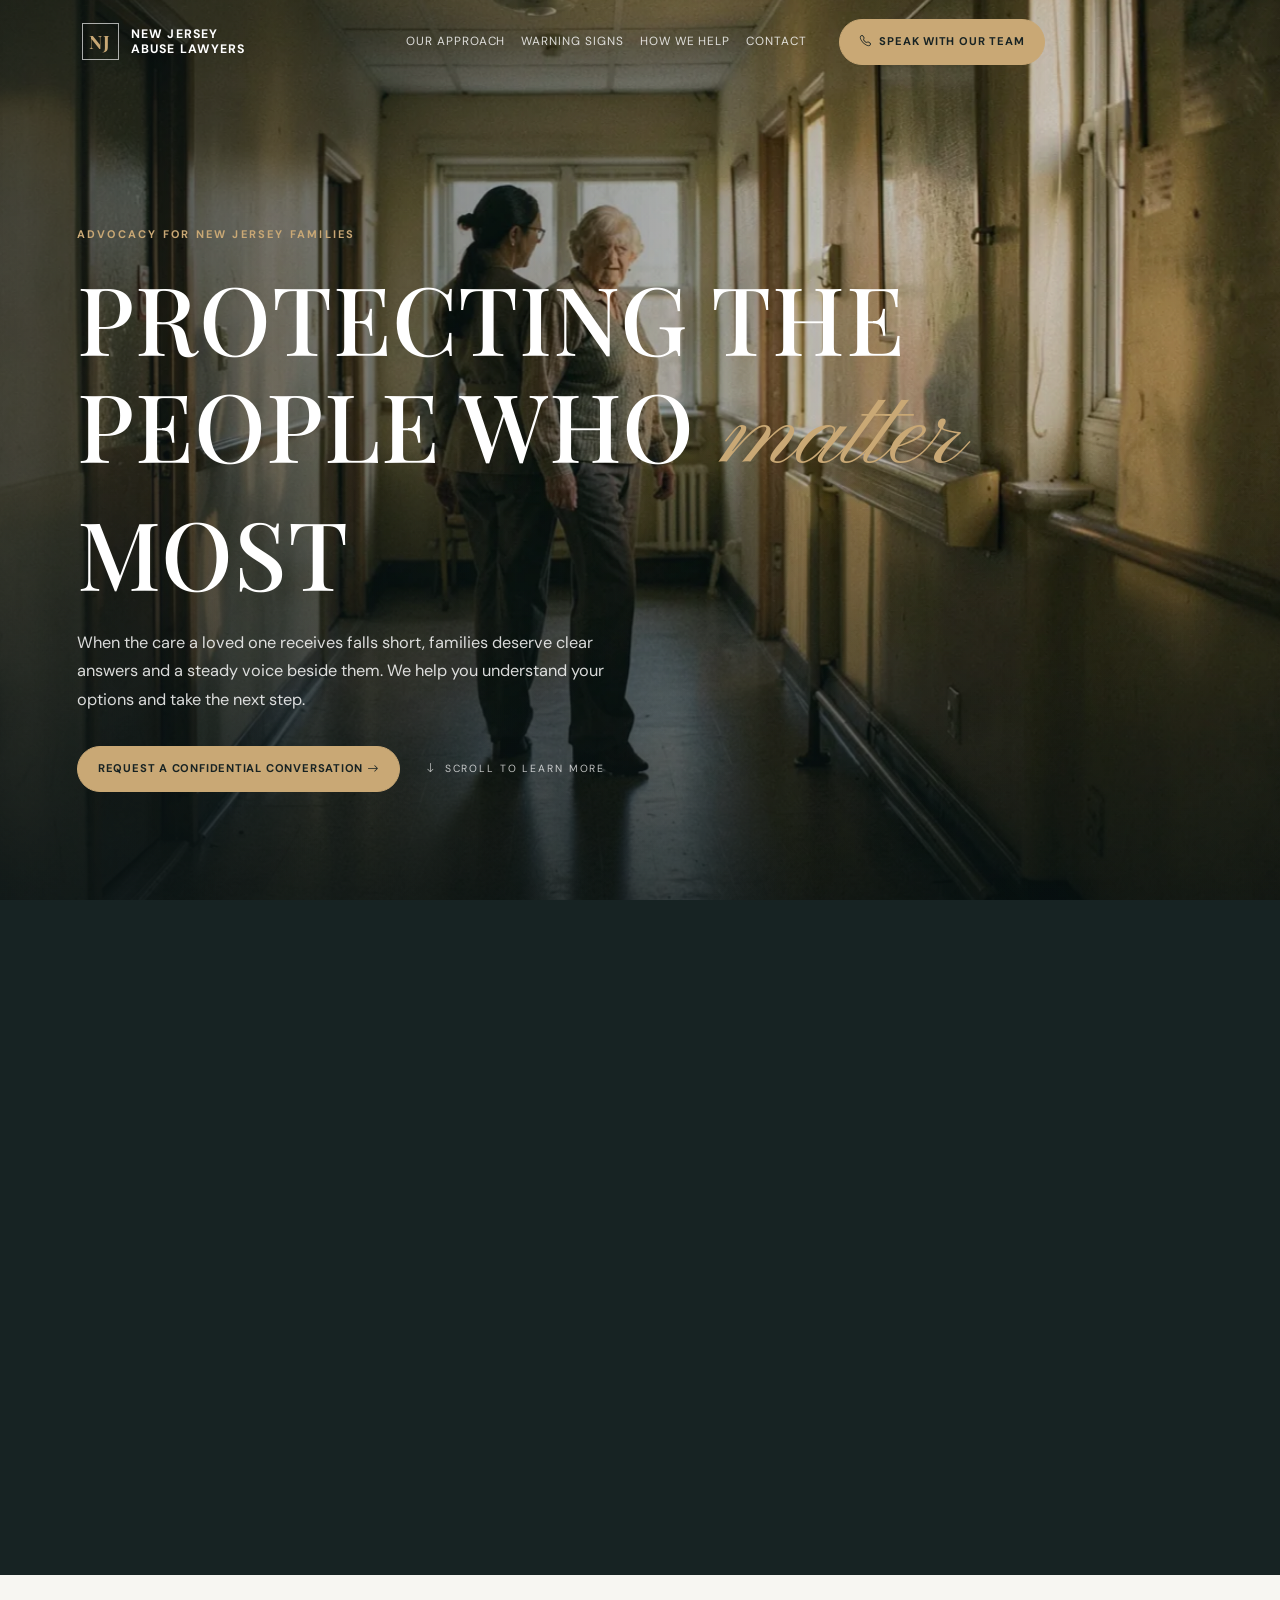
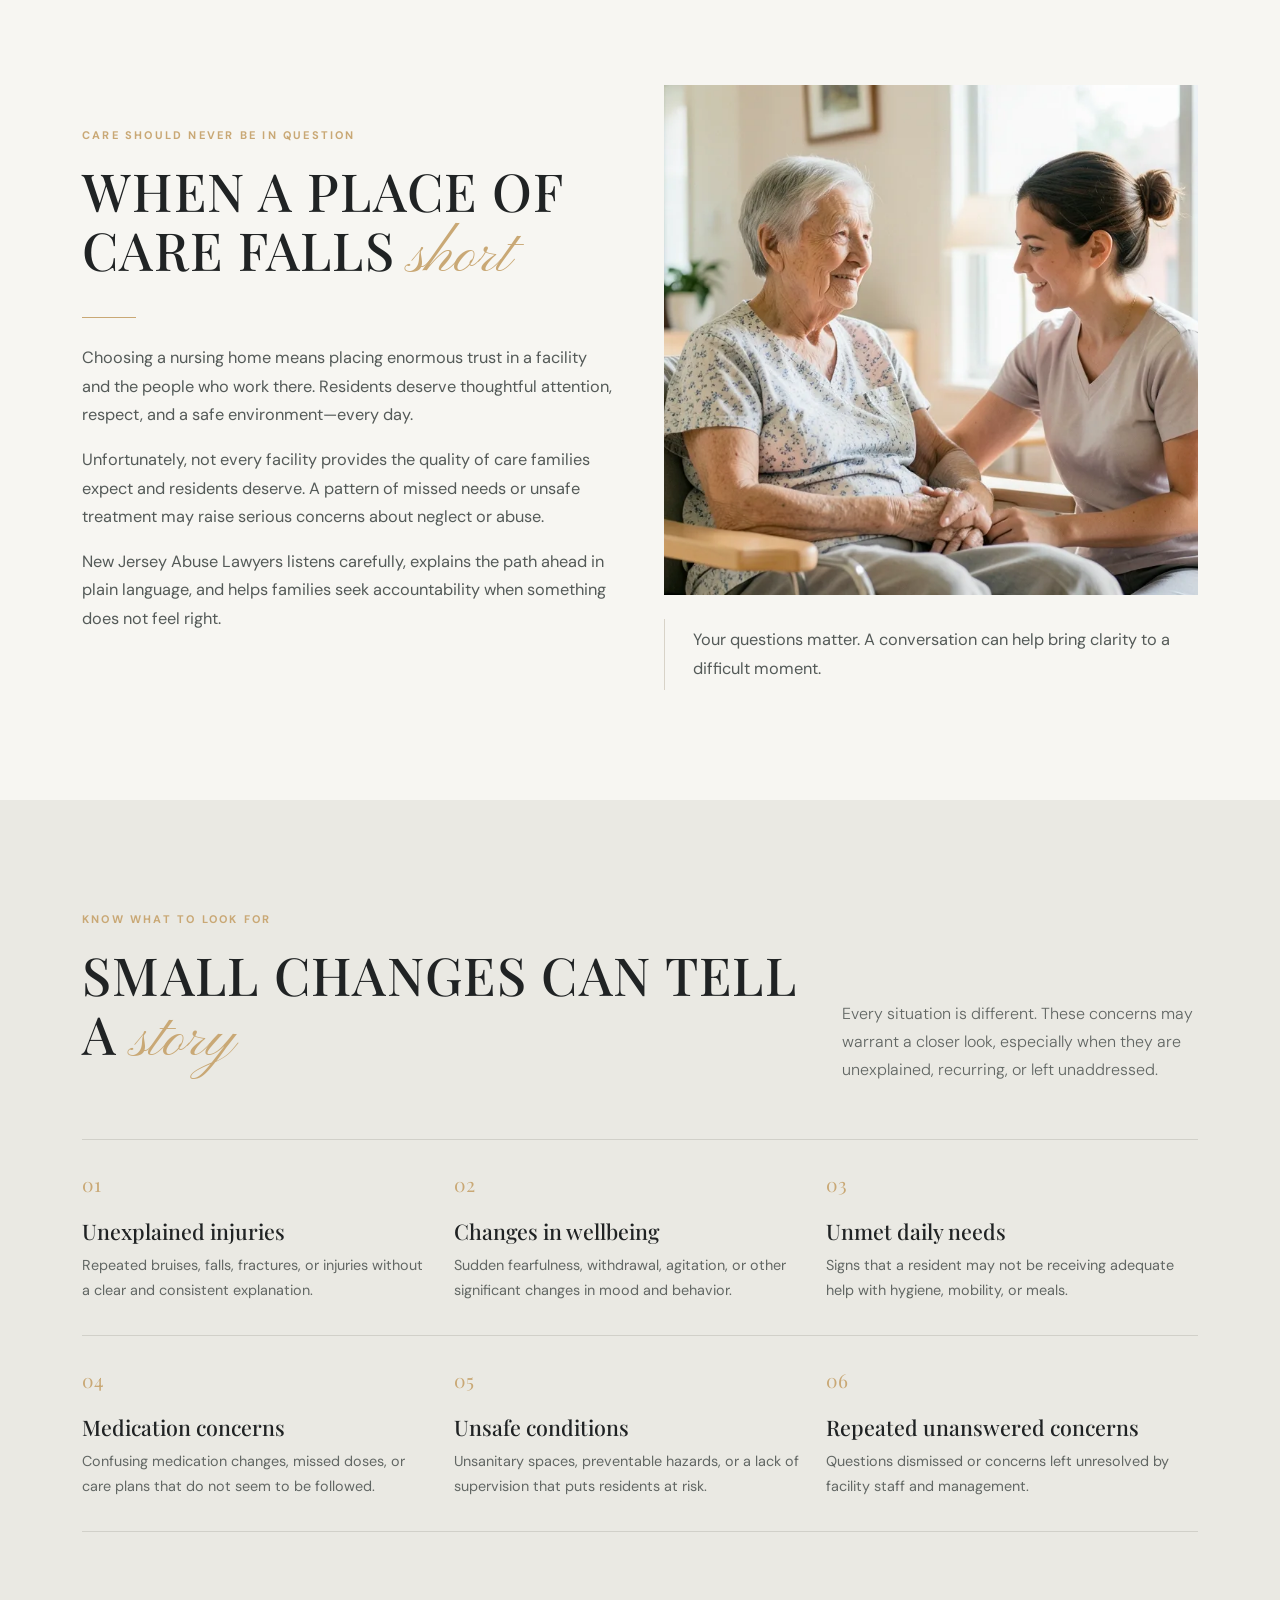
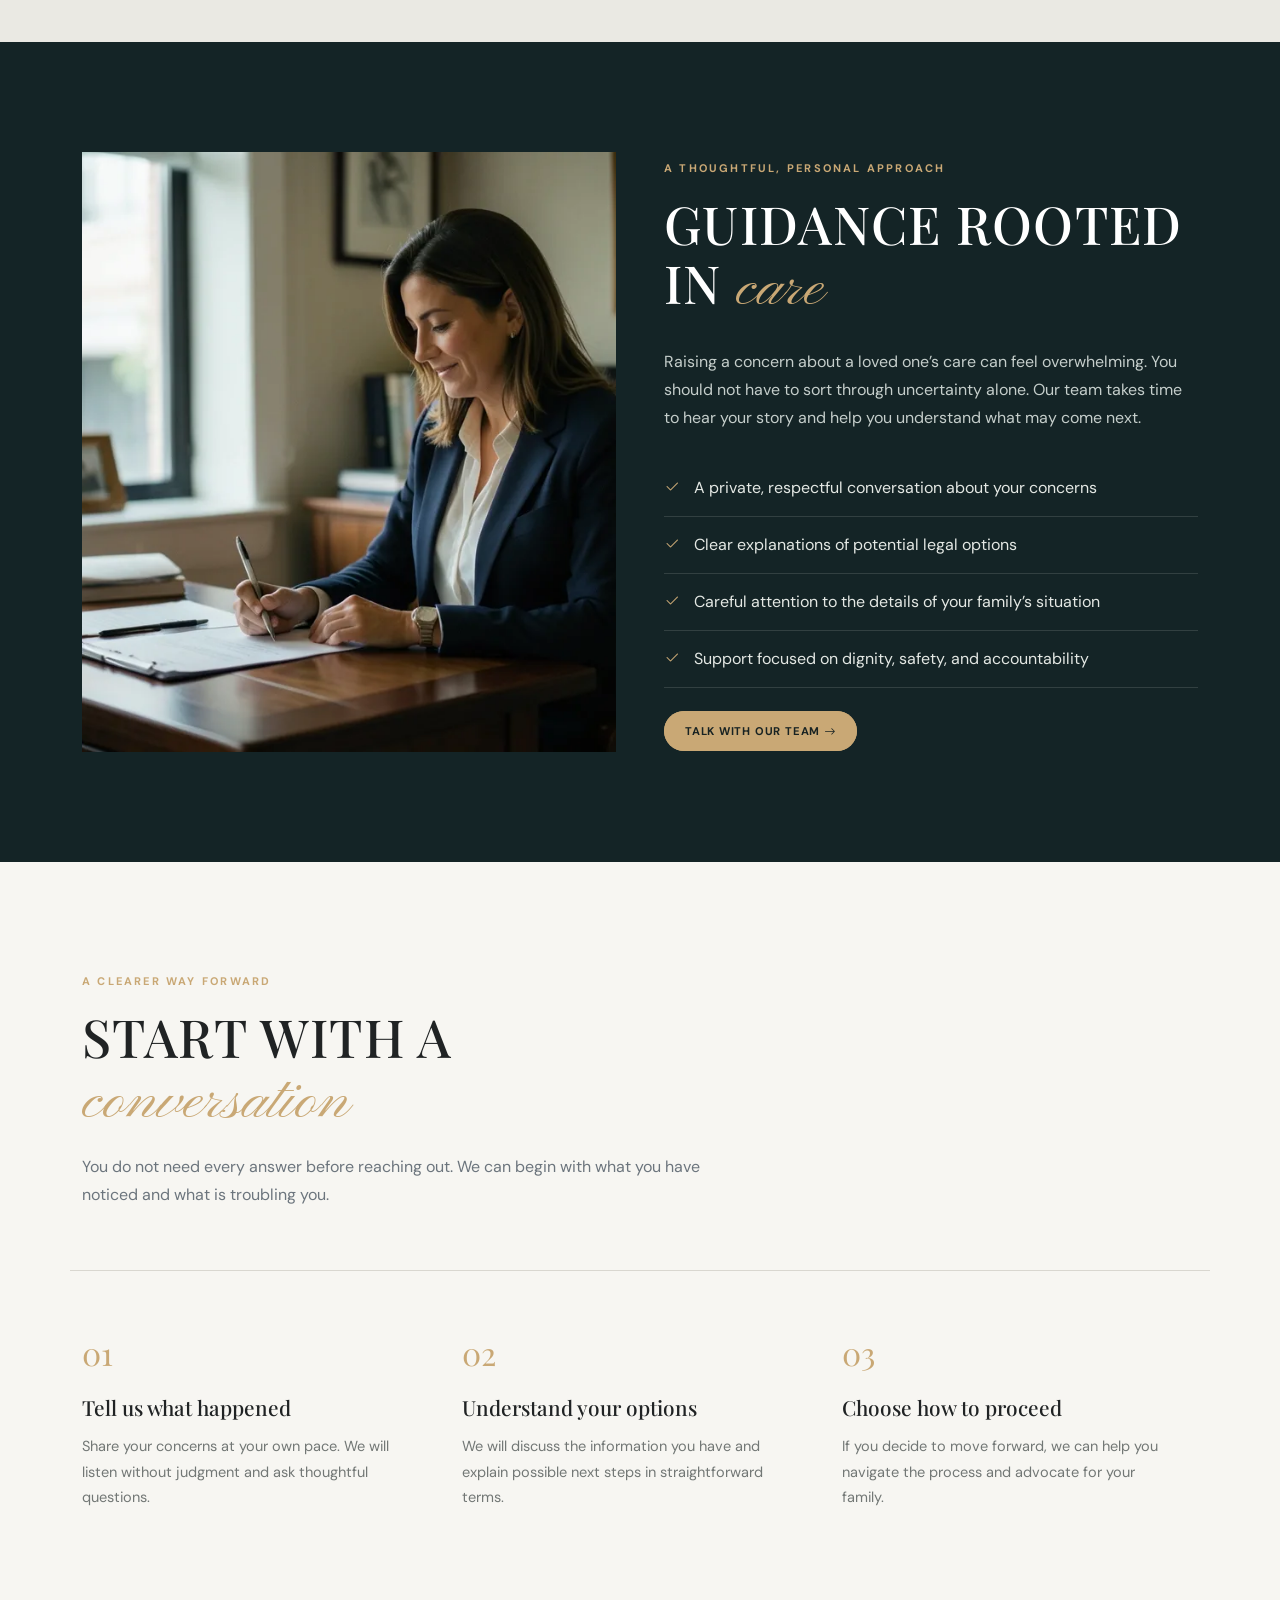
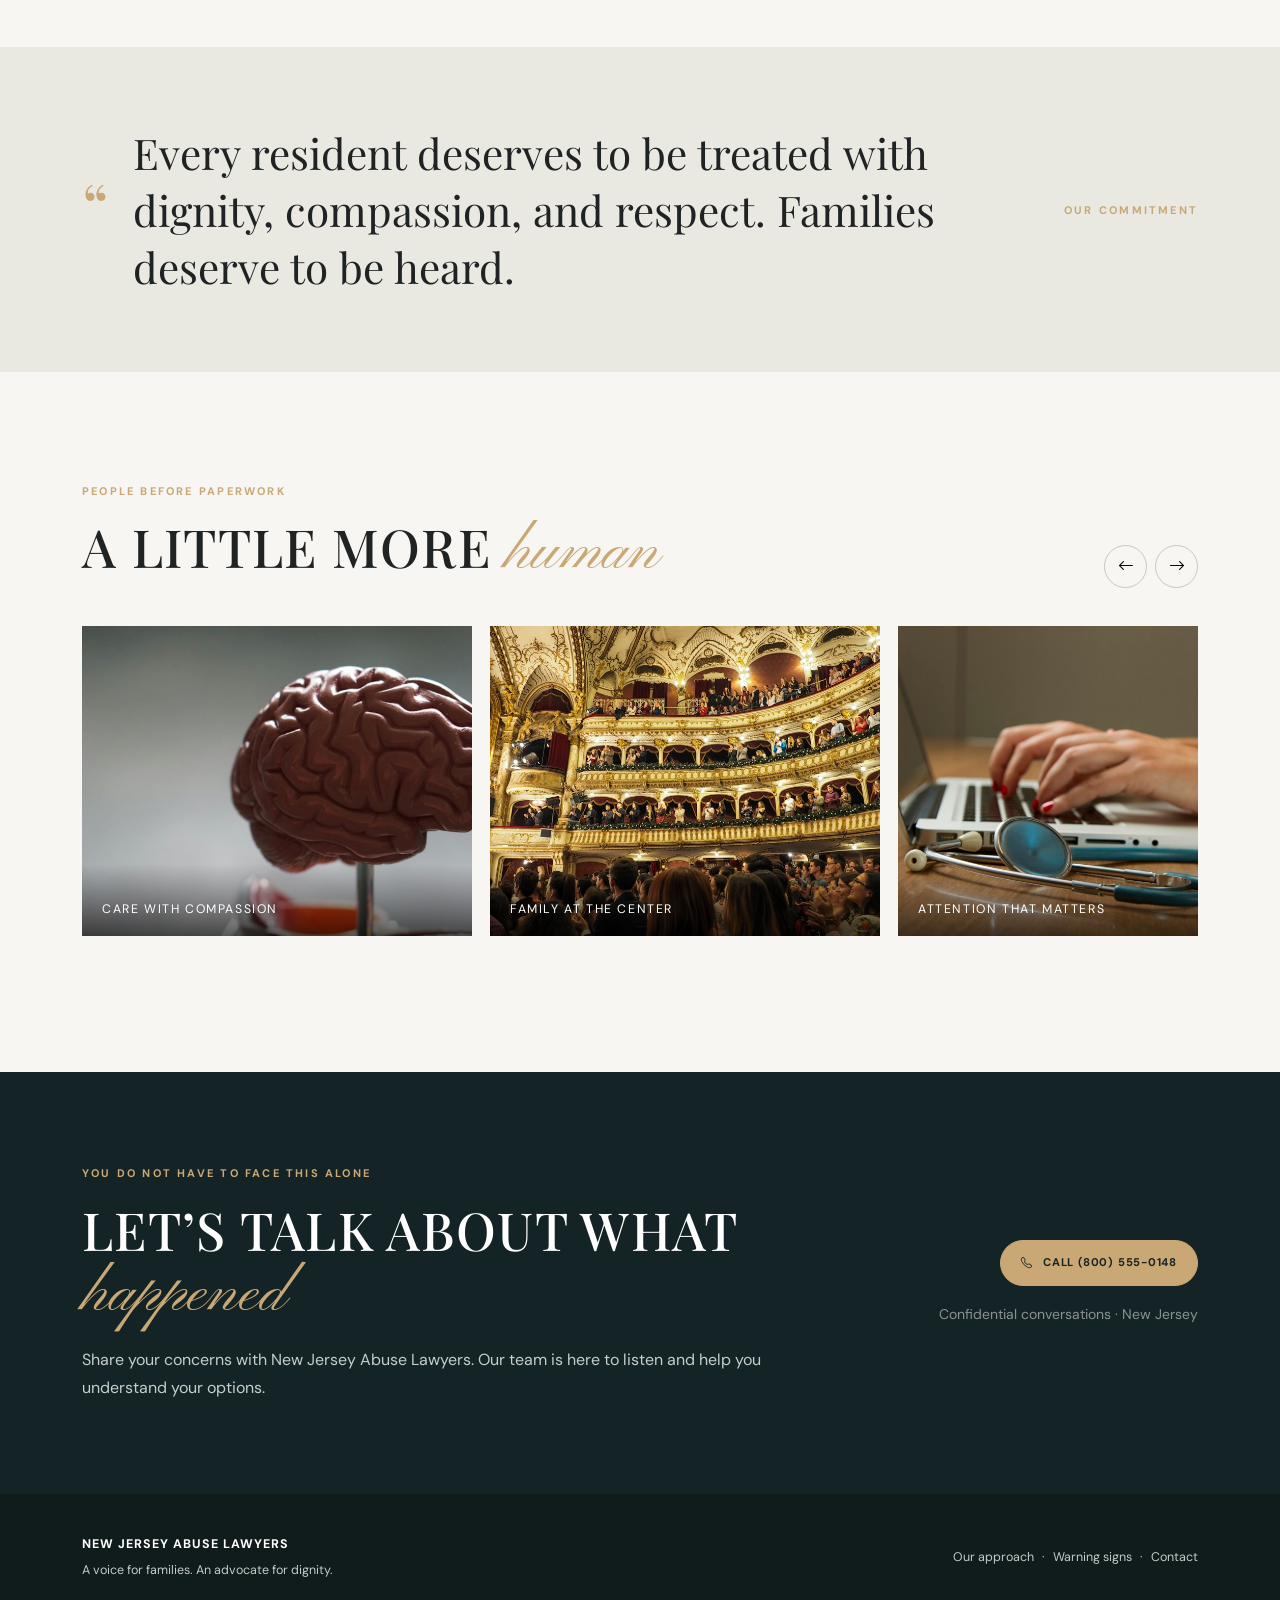
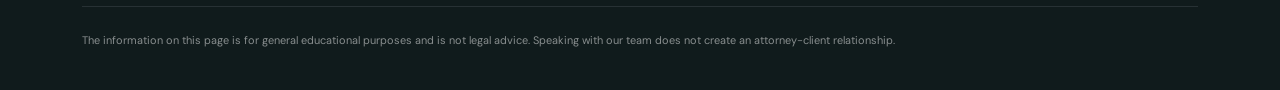
==== index.html @ c46cd080 "Add files via upload" ====
<!doctype html>
<html lang="en">
<head>
  <meta charset="utf-8">
  <meta name="viewport" content="width=device-width, initial-scale=1">
  <meta name="description" content="Compassionate legal guidance for New Jersey families concerned about nursing home abuse and neglect.">
  <title>New Jersey Abuse Lawyers | Nursing Home Abuse & Neglect</title>
  <link href="https://cdn.jsdelivr.net/npm/bootstrap@5.3.3/dist/css/bootstrap.min.css" rel="stylesheet">
  <link href="https://cdn.jsdelivr.net/npm/bootstrap-icons@1.11.3/font/bootstrap-icons.min.css" rel="stylesheet">
  <link rel="preconnect" href="https://fonts.googleapis.com">
  <link rel="preconnect" href="https://fonts.gstatic.com" crossorigin>
  <link href="https://fonts.googleapis.com/css2?family=DM+Sans:wght@400;500;600;700&family=Playfair+Display:wght@400;500;600&family=Pinyon+Script&display=swap" rel="stylesheet">
  
<link rel="stylesheet" href="css/style.css">
</head>
<body>
  <nav class="navbar navbar-expand-lg" aria-label="Main navigation">
    <div class="container">
      <a class="brand" href="#top" aria-label="New Jersey Abuse Lawyers home">
        <span class="brand-mark" aria-hidden="true">NJ</span>
        <span>New Jersey<br>Abuse Lawyers</span>
      </a>
      <button class="navbar-toggler" type="button" data-bs-toggle="collapse" data-bs-target="#mainNav" aria-controls="mainNav" aria-expanded="false" aria-label="Toggle navigation">
        <i class="bi bi-list fs-3"></i>
      </button>
      <div class="collapse navbar-collapse justify-content-center" id="mainNav">
        <ul class="navbar-nav align-items-lg-center">
          <li class="nav-item"><a class="nav-link" href="#approach">Our Approach</a></li>
          <li class="nav-item"><a class="nav-link" href="#warning-signs">Warning Signs</a></li>
          <li class="nav-item"><a class="nav-link" href="#how-we-help">How We Help</a></li>
          <li class="nav-item"><a class="nav-link" href="#contact">Contact</a></li>
        </ul>
        <a class="pill-link nav-cta ms-lg-4" href="tel:+18005550148"><i class="bi bi-telephone me-1"></i> Speak with our team</a>
      </div>
    </div>
  </nav>

  <main id="top">
    <section class="hero" aria-label="Nursing home abuse and neglect legal support">
      <div class="hero-sticky">
        <img class="hero-photo" src="assets/img-1.webp" data-ai-image="quiet nursing home hallway with a caregiver walking toward an elderly resident, warm late afternoon window light, natural documentary photography, 35mm lens, restrained cinematic mood" alt="Caregiver walking through a softly lit elder care residence">
        <img class="hero-photo second" src="assets/img-2.webp" data-ai-image="close intimate portrait of an older woman in a calm care-home room, gentle daylight from a nearby window, 50mm portrait lens, compassionate and dignified mood" alt="Thoughtful portrait representing the dignity and wellbeing of older adults">
        <div class="hero-shade"></div>
        <div class="hero-content">
          <div class="eyebrow">Advocacy for New Jersey families</div>
          <h1>Protecting the people who <span class="script">matter</span> most</h1>
          <p class="hero-copy">When the care a loved one receives falls short, families deserve clear answers and a steady voice beside them. We help you understand your options and take the next step.</p>
          <div class="hero-bottom">
            <a href="#contact" class="btn-gold">Request a confidential conversation <i class="bi bi-arrow-right"></i></a>
            <span class="scroll-note"><i class="bi bi-arrow-down me-2"></i>Scroll to learn more</span>
          </div>
        </div>
      </div>
    </section>

    <section class="intro section-pad" id="approach">
      <div class="container">
        <div class="row align-items-center g-lg-5">
          <div class="col-lg-6 reveal">
            <div class="eyebrow">Care should never be in question</div>
            <h2 class="mt-3">When a place of care falls <span class="script">short</span></h2>
            <div class="rule"></div>
            <p>Choosing a nursing home means placing enormous trust in a facility and the people who work there. Residents deserve thoughtful attention, respect, and a safe environment—every day.</p>
            <p>Unfortunately, not every facility provides the quality of care families expect and residents deserve. A pattern of missed needs or unsafe treatment may raise serious concerns about neglect or abuse.</p>
            <p>New Jersey Abuse Lawyers listens carefully, explains the path ahead in plain language, and helps families seek accountability when something does not feel right.</p>
          </div>
          <div class="col-lg-6 reveal">
            <div class="image-frame intro-img">
              <img src="assets/img-3.webp" data-ai-image="elderly resident seated comfortably with a caring family member in a bright modern nursing home, soft natural daylight, 35mm lens, intimate reassuring documentary photography" alt="Family member spending time with an older loved one in a welcoming care setting" loading="lazy">
            </div>
            <p class="side-note mt-4 mb-0">Your questions matter. A conversation can help bring clarity to a difficult moment.</p>
          </div>
        </div>
      </div>
    </section>

    <section class="care-section section-pad" id="warning-signs">
      <div class="container">
        <div class="row align-items-end">
          <div class="col-lg-8 reveal">
            <div class="eyebrow">Know what to look for</div>
            <h2 class="mt-3">Small changes can tell a <span class="script">story</span></h2>
          </div>
          <div class="col-lg-4 reveal"><p class="lead mb-0 fs-6">Every situation is different. These concerns may warrant a closer look, especially when they are unexplained, recurring, or left unaddressed.</p></div>
        </div>
        <div class="row row-cols-1 row-cols-md-2 row-cols-lg-3 issue-grid g-0">
          <div class="col reveal"><article class="issue-card"><span class="number">01</span><h3>Unexplained injuries</h3><p>Repeated bruises, falls, fractures, or injuries without a clear and consistent explanation.</p></article></div>
          <div class="col reveal"><article class="issue-card"><span class="number">02</span><h3>Changes in wellbeing</h3><p>Sudden fearfulness, withdrawal, agitation, or other significant changes in mood and behavior.</p></article></div>
          <div class="col reveal"><article class="issue-card"><span class="number">03</span><h3>Unmet daily needs</h3><p>Signs that a resident may not be receiving adequate help with hygiene, mobility, or meals.</p></article></div>
          <div class="col reveal"><article class="issue-card"><span class="number">04</span><h3>Medication concerns</h3><p>Confusing medication changes, missed doses, or care plans that do not seem to be followed.</p></article></div>
          <div class="col reveal"><article class="issue-card"><span class="number">05</span><h3>Unsafe conditions</h3><p>Unsanitary spaces, preventable hazards, or a lack of supervision that puts residents at risk.</p></article></div>
          <div class="col reveal"><article class="issue-card"><span class="number">06</span><h3>Repeated unanswered concerns</h3><p>Questions dismissed or concerns left unresolved by facility staff and management.</p></article></div>
        </div>
      </div>
    </section>

    <section class="feature section-pad">
      <div class="container">
        <div class="row align-items-center g-lg-5">
          <div class="col-lg-6 reveal">
            <div class="image-frame feature-img">
              <img src="assets/img-4.webp" data-ai-image="compassionate female attorney reviewing papers at a calm, welcoming law office, soft window light, 50mm lens, thoughtful professional portrait, understated cinematic color" alt="Attorney reviewing information in a calm consultation setting" loading="lazy">
            </div>
          </div>
          <div class="col-lg-6 reveal">
            <div class="eyebrow">A thoughtful, personal approach</div>
            <h2 class="mt-3">Guidance rooted in <span class="script">care</span></h2>
            <p class="mt-4">Raising a concern about a loved one’s care can feel overwhelming. You should not have to sort through uncertainty alone. Our team takes time to hear your story and help you understand what may come next.</p>
            <ul class="feature-list">
              <li><i class="bi bi-check2"></i><span>A private, respectful conversation about your concerns</span></li>
              <li><i class="bi bi-check2"></i><span>Clear explanations of potential legal options</span></li>
              <li><i class="bi bi-check2"></i><span>Careful attention to the details of your family’s situation</span></li>
              <li><i class="bi bi-check2"></i><span>Support focused on dignity, safety, and accountability</span></li>
            </ul>
            <a href="#contact" class="btn-gold">Talk with our team <i class="bi bi-arrow-right"></i></a>
          </div>
        </div>
      </div>
    </section>

    <section class="steps section-pad" id="how-we-help">
      <div class="container">
        <div class="row">
          <div class="col-lg-7 reveal">
            <div class="eyebrow">A clearer way forward</div>
            <h2 class="mt-3">Start with a <span class="script">conversation</span></h2>
            <p class="text-secondary mt-3">You do not need every answer before reaching out. We can begin with what you have noticed and what is troubling you.</p>
          </div>
        </div>
        <div class="row row-cols-1 row-cols-md-3 steps-row g-4">
          <div class="col reveal"><article class="step"><span class="step-num">01</span><h3>Tell us what happened</h3><p>Share your concerns at your own pace. We will listen without judgment and ask thoughtful questions.</p></article></div>
          <div class="col reveal"><article class="step"><span class="step-num">02</span><h3>Understand your options</h3><p>We will discuss the information you have and explain possible next steps in straightforward terms.</p></article></div>
          <div class="col reveal"><article class="step"><span class="step-num">03</span><h3>Choose how to proceed</h3><p>If you decide to move forward, we can help you navigate the process and advocate for your family.</p></article></div>
        </div>
      </div>
    </section>

    <section class="quote-band">
      <div class="container">
        <div class="row align-items-center g-4">
          <div class="col-auto"><span class="quote-mark" aria-hidden="true">“</span></div>
          <div class="col reveal"><blockquote>Every resident deserves to be treated with dignity, compassion, and respect. Families deserve to be heard.</blockquote></div>
          <div class="col-lg-2 text-lg-end"><span class="eyebrow">Our commitment</span></div>
        </div>
      </div>
    </section>

    <section class="gallery-section section-pad">
      <div class="container">
        <div class="gallery-head reveal">
          <div><div class="eyebrow">People before paperwork</div><h2 class="mt-3 mb-0">A little more <span class="script">human</span></h2></div>
          <div class="gallery-controls" aria-label="Image gallery controls">
            <button type="button" class="gallery-prev" aria-label="Previous images"><i class="bi bi-arrow-left"></i></button>
            <button type="button" class="gallery-next" aria-label="Next images"><i class="bi bi-arrow-right"></i></button>
          </div>
        </div>
        <div class="gallery-track" id="galleryTrack" tabindex="0" aria-label="Family care and support image gallery">
          <figure class="gallery-item"><img src="assets/img-5.jpg" alt="Older adult sharing a quiet moment with a caregiver" loading="lazy"><figcaption>Care with compassion</figcaption></figure>
          <figure class="gallery-item"><img src="assets/img-6.jpg" alt="Family members together in a warm home setting" loading="lazy"><figcaption>Family at the center</figcaption></figure>
          <figure class="gallery-item"><img src="assets/img-7.jpg" alt="Healthcare professional offering attentive support" loading="lazy"><figcaption>Attention that matters</figcaption></figure>
          <figure class="gallery-item"><img src="assets/img-8.jpg" alt="Family spending meaningful time together outdoors" loading="lazy"><figcaption>Protecting what matters</figcaption></figure>
        </div>
      </div>
    </section>

    <section class="cta" id="contact">
      <div class="container">
        <div class="row align-items-center g-4">
          <div class="col-lg-8 reveal">
            <div class="eyebrow">You do not have to face this alone</div>
            <h2 class="mt-3">Let’s talk about what <span class="script">happened</span></h2>
            <p class="mb-0 mt-3">Share your concerns with New Jersey Abuse Lawyers. Our team is here to listen and help you understand your options.</p>
          </div>
          <div class="col-lg-4 text-lg-end reveal">
            <a class="btn-gold" href="tel:+18005550148"><i class="bi bi-telephone"></i> Call (800) 555-0148</a>
            <div class="small mt-3 text-white-50">Confidential conversations · New Jersey</div>
          </div>
        </div>
      </div>
    </section>
  </main>

  <footer>
    <div class="container">
      <div class="row align-items-center gy-3">
        <div class="col-md-6"><span class="footer-brand">New Jersey Abuse Lawyers</span><div class="mt-1">A voice for families. An advocate for dignity.</div></div>
        <div class="col-md-6 text-md-end"><a href="#approach">Our approach</a><span class="mx-2">·</span><a href="#warning-signs">Warning signs</a><span class="mx-2">·</span><a href="#contact">Contact</a></div>
      </div>
      <hr class="border-secondary opacity-25 my-4">
      <p class="mb-0 small text-white-50">The information on this page is for general educational purposes and is not legal advice. Speaking with our team does not create an attorney-client relationship.</p>
    </div>
  </footer>

  <script src="https://cdn.jsdelivr.net/npm/bootstrap@5.3.3/dist/js/bootstrap.bundle.min.js"></script>
  <script>
    (() => {
      const navbar = document.querySelector('.navbar');
      const hero = document.querySelector('.hero');
      const photoOne = document.querySelector('.hero-photo:not(.second)');
      const photoTwo = document.querySelector('.hero-photo.second');
      const reduceMotion = window.matchMedia('(prefers-reduced-motion: reduce)').matches;

      const updateScroll = () => {
        navbar.classList.toggle('scrolled', window.scrollY > 30);
        if (!reduceMotion && hero) {
          const rect = hero.getBoundingClientRect();
          const range = Math.max(1, hero.offsetHeight - window.innerHeight);
          const progress = Math.min(1, Math.max(0, -rect.top / range));
          const scale = 1.03 + progress * .12;
          photoOne.style.transform = `scale(${scale})`;
          photoTwo.style.transform = `scale(${scale + .025})`;
          photoTwo.style.opacity = String(Math.max(0, Math.min(1, (progress - .16) * 1.65)));
        }
      };
      let ticking = false;
      window.addEventListener('scroll', () => {
        if (!ticking) {
          window.requestAnimationFrame(() => { updateScroll(); ticking = false; });
          ticking = true;
        }
      }, { passive: true });
      updateScroll();

      const revealItems = document.querySelectorAll('.reveal');
      if ('IntersectionObserver' in window && !reduceMotion) {
        document.documentElement.classList.add('motion-ready');
        const observer = new IntersectionObserver(entries => {
          entries.forEach(entry => {
            if (entry.isIntersecting) {
              entry.target.classList.add('visible');
              observer.unobserve(entry.target);
            }
          });
        }, { threshold: .12 });
        revealItems.forEach(item => observer.observe(item));
      } else {
        revealItems.forEach(item => item.classList.add('visible'));
      }

      const track = document.getElementById('galleryTrack');
      document.querySelector('.gallery-prev').addEventListener('click', () => track.scrollBy({ left: -track.clientWidth * .75, behavior: reduceMotion ? 'auto' : 'smooth' }));
      document.querySelector('.gallery-next').addEventListener('click', () => track.scrollBy({ left: track.clientWidth * .75, behavior: reduceMotion ? 'auto' : 'smooth' }));
    })();
  </script>
</body>
</html>
---- css/style.css ----
:root{--ink:#202324;--deep:#142426;--teal:#264344;--gold:#c9a875;--paper:#f7f6f2;--muted:#727775}
    *{box-sizing:border-box}
    html{scroll-behavior:smooth}
    body{margin:0;background:var(--paper);color:var(--ink);font-family:"DM Sans",sans-serif;font-size:16px;line-height:1.75}
    a{color:inherit}
    h1,h2,h3,.display{font-family:"Playfair Display",serif;font-weight:500;line-height:1.12}
    h2{font-size:clamp(2.1rem,4.1vw,3.6rem);text-transform:uppercase;letter-spacing:.025em}
    .script{font-family:"Pinyon Script",cursive;text-transform:none;color:var(--gold);font-size:1.18em;font-weight:400;letter-spacing:0}
    .eyebrow{font-size:.69rem;text-transform:uppercase;letter-spacing:.2em;font-weight:700;color:var(--gold)}
    .navbar{position:fixed;inset:0 0 auto;z-index:1000;padding:19px 0;color:#fff;transition:background .35s,padding .35s,backdrop-filter .35s}
    .navbar.scrolled{background:rgba(19,31,32,.9);backdrop-filter:blur(14px);padding:11px 0;border-bottom:1px solid rgba(255,255,255,.12)}
    .brand{display:flex;align-items:center;gap:12px;text-decoration:none;color:white;font-size:.77rem;line-height:1.2;font-weight:700;letter-spacing:.09em;text-transform:uppercase}
    .brand-mark{width:37px;height:37px;border:1px solid rgba(255,255,255,.65);display:grid;place-items:center;color:var(--gold);font-family:"Playfair Display";font-size:1.15rem}
    .navbar .nav-link{color:rgba(255,255,255,.82);font-size:.74rem;letter-spacing:.08em;text-transform:uppercase;padding:.6rem .8rem}
    .navbar .nav-link:hover{color:var(--gold)}
    .pill-link,.btn-gold{border-radius:99px;background:var(--gold);color:#182323;border:1px solid var(--gold);font-weight:700;letter-spacing:.07em;text-transform:uppercase;font-size:.7rem;padding:12px 20px;text-decoration:none;transition:.25s}
    .pill-link:hover,.btn-gold:hover{background:transparent;color:#fff}
    .navbar-toggler{color:#fff;border:1px solid #ffffff5c}
    .hero{height:175vh;position:relative;background:#172323}
    .hero-sticky{height:100vh;position:sticky;top:0;overflow:hidden}
    .hero-photo{position:absolute;inset:-3%;width:106%;height:106%;object-fit:cover;transform:scale(1.03);will-change:transform}
    .hero-photo.second{opacity:0;transition:opacity .2s}
    .hero-shade{position:absolute;inset:0;background:linear-gradient(90deg,rgba(12,21,22,.7),rgba(12,21,22,.24) 62%,rgba(12,21,22,.12)),linear-gradient(0deg,rgba(9,18,19,.67),transparent 52%)}
    .hero-content{position:absolute;left:max(6vw,calc((100vw - 1280px)/2));right:5vw;bottom:12%;max-width:930px;color:#fff}
    .hero h1{font-size:clamp(2.9rem,7.4vw,6.5rem);text-transform:uppercase;letter-spacing:.01em;margin:20px 0 24px;max-width:900px}
    .hero-copy{max-width:570px;color:rgba(255,255,255,.84);font-size:1.02rem}
    .hero-bottom{display:flex;align-items:center;gap:25px;margin-top:32px}
    .hero-bottom .btn-gold:hover{color:white}
    .scroll-note{font-size:.65rem;letter-spacing:.18em;text-transform:uppercase;color:#ffffffbb}
    .section-pad{padding:110px 0}
    .intro{background:var(--paper)}
    .intro p{color:#545a58;font-size:1.02rem}
    .rule{width:54px;height:1px;background:var(--gold);margin:26px 0}
    .side-note{border-left:1px solid #d8d3c8;padding:7px 0 7px 28px;color:var(--muted);font-size:.9rem}
    .image-frame{position:relative;overflow:hidden}
    .image-frame img{width:100%;height:100%;object-fit:cover;transition:transform 1s}
    .image-frame:hover img{transform:scale(1.045)}
    .intro-img{height:510px}
    .care-section{background:#eae9e3}
    .care-section .lead{color:#626764}
    .issue-grid{margin-top:55px;border-top:1px solid #d1d0c9}
    .issue-card{padding:28px 24px 31px 0;border-bottom:1px solid #d1d0c9;height:100%;transition:transform .25s}
    .issue-card:hover{transform:translateY(-5px)}
    .issue-card .number{font-family:"Playfair Display";color:var(--gold);font-size:1.2rem}
    .issue-card h3{font-size:1.34rem;margin:18px 0 10px}
    .issue-card p{font-size:.9rem;color:#626764;margin:0}
    .feature{background:var(--deep);color:#fff}
    .feature p{color:#c5cecb}
    .feature-img{height:600px}
    .feature-list{list-style:none;padding:0;margin:28px 0}
    .feature-list li{padding:14px 0;border-bottom:1px solid #ffffff20;color:#e4e8e4;display:flex;gap:14px}
    .feature-list i{color:var(--gold)}
    .steps{background:#f7f6f2}
    .steps-row{border-top:1px solid #d9d7d0;margin-top:45px}
    .step{padding:30px 22px 10px 0}
    .step-num{font-family:"Playfair Display";color:var(--gold);font-size:2rem}
    .step h3{font-size:1.3rem;margin:15px 0}
    .step p{color:var(--muted);font-size:.91rem}
    .quote-band{background:#e9e8e1;padding:77px 0}
    .quote-band blockquote{font-family:"Playfair Display";font-size:clamp(1.5rem,3.3vw,2.65rem);line-height:1.35;margin:0}
    .quote-mark{font-family:"Playfair Display";font-size:4rem;line-height:.8;color:var(--gold)}
    .gallery-section{background:var(--paper)}
    .gallery-head{display:flex;justify-content:space-between;align-items:end;gap:20px}
    .gallery-controls{display:flex;gap:8px}
    .gallery-controls button{width:43px;height:43px;border:1px solid #c9c7c0;background:transparent;border-radius:50%;transition:.2s}
    .gallery-controls button:hover{background:var(--deep);color:#fff}
    .gallery-track{display:flex;gap:18px;overflow-x:auto;scroll-snap-type:x mandatory;scrollbar-width:none;margin-top:38px;padding-bottom:10px}
    .gallery-track::-webkit-scrollbar{display:none}
    .gallery-item{flex:0 0 min(75vw,390px);height:310px;scroll-snap-align:start;position:relative;overflow:hidden}
    .gallery-item img{width:100%;height:100%;object-fit:cover;transition:transform .8s}
    .gallery-item:hover img{transform:scale(1.06)}
    .gallery-item figcaption{position:absolute;bottom:0;left:0;right:0;padding:35px 20px 16px;color:#fff;font-size:.77rem;letter-spacing:.13em;text-transform:uppercase;background:linear-gradient(transparent,rgba(0,0,0,.65))}
    .cta{background:var(--deep);color:#fff;padding:92px 0}
    .cta p{color:#c5cecb}
    .cta .btn-gold{display:inline-flex;align-items:center;gap:10px}
    .cta .btn-gold:hover{color:#fff}
    footer{background:#101b1c;color:#c4cbc8;padding:40px 0;font-size:.78rem}
    footer a{color:#c4cbc8;text-decoration:none}
    footer a:hover{color:var(--gold)}
    .footer-brand{color:#fff;font-weight:700;letter-spacing:.08em;text-transform:uppercase}
    .reveal{opacity:0;transform:translateY(24px);transition:opacity .75s ease,transform .75s ease}
    .reveal.visible{opacity:1;transform:none}
    @media(max-width:991.98px){
      .navbar-collapse{background:rgba(19,31,32,.97);padding:15px 20px;margin-top:12px}
      .navbar .nav-link{padding:.65rem 0}
      .nav-cta{margin-top:12px;display:inline-block}
      .hero-content{left:7vw;bottom:11%;right:7vw}
      .section-pad{padding:82px 0}
      .intro-img{height:400px;margin-top:35px}
      .feature-img{height:430px;margin-bottom:38px}
    }
    @media(max-width:575.98px){
      .hero{height:150vh}
      .hero h1{font-size:clamp(2.6rem,13vw,4.2rem)}
      .hero-copy{font-size:.92rem}
      .hero-bottom{align-items:flex-start;flex-direction:column;gap:15px}
      .section-pad{padding:68px 0}
      .intro-img{height:330px}
      .feature-img{height:340px}
      .gallery-head{align-items:flex-start;flex-direction:column}
      .gallery-item{height:250px;flex-basis:82vw}
      .quote-band{padding:55px 0}
    }
    @media(prefers-reduced-motion:reduce){
      *,*::before,*::after{scroll-behavior:auto!important;transition:none!important;animation:none!important}
      .hero-photo{transform:none!important}
      .reveal{opacity:1;transform:none}
    }
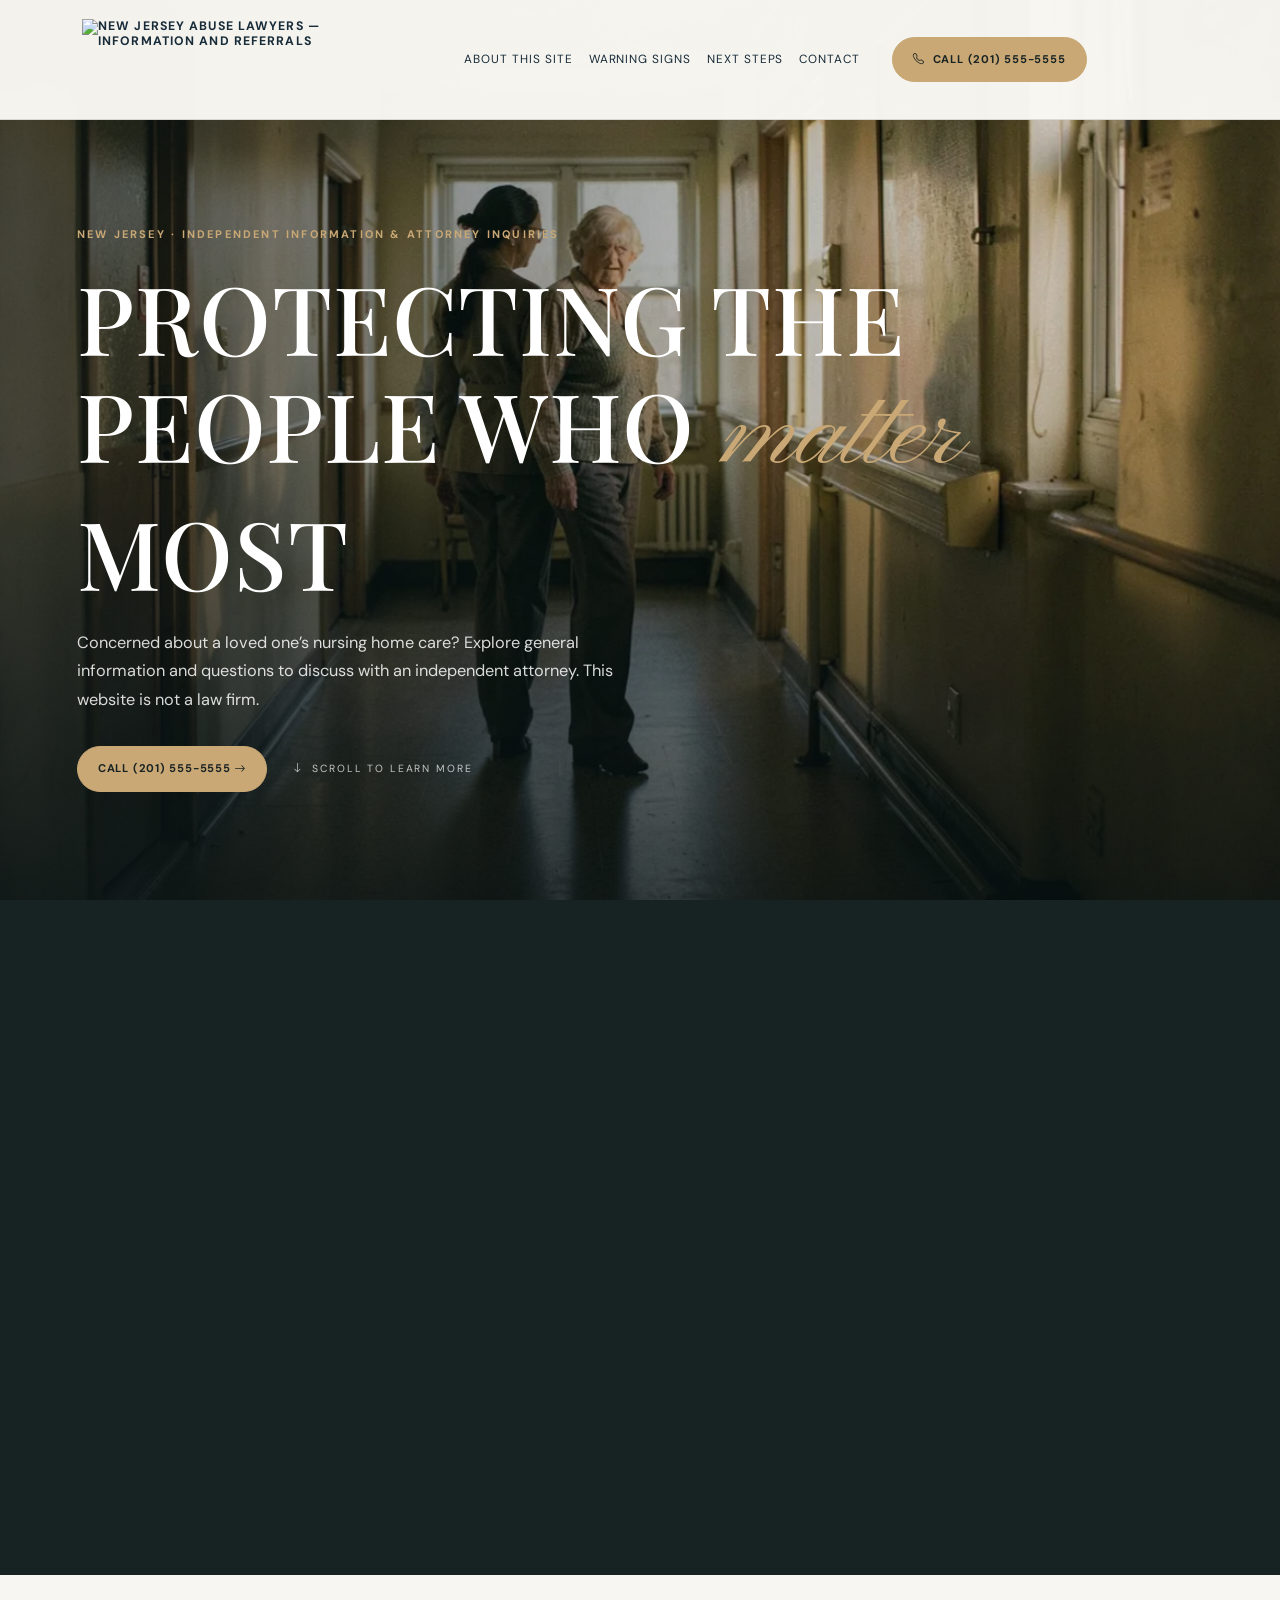
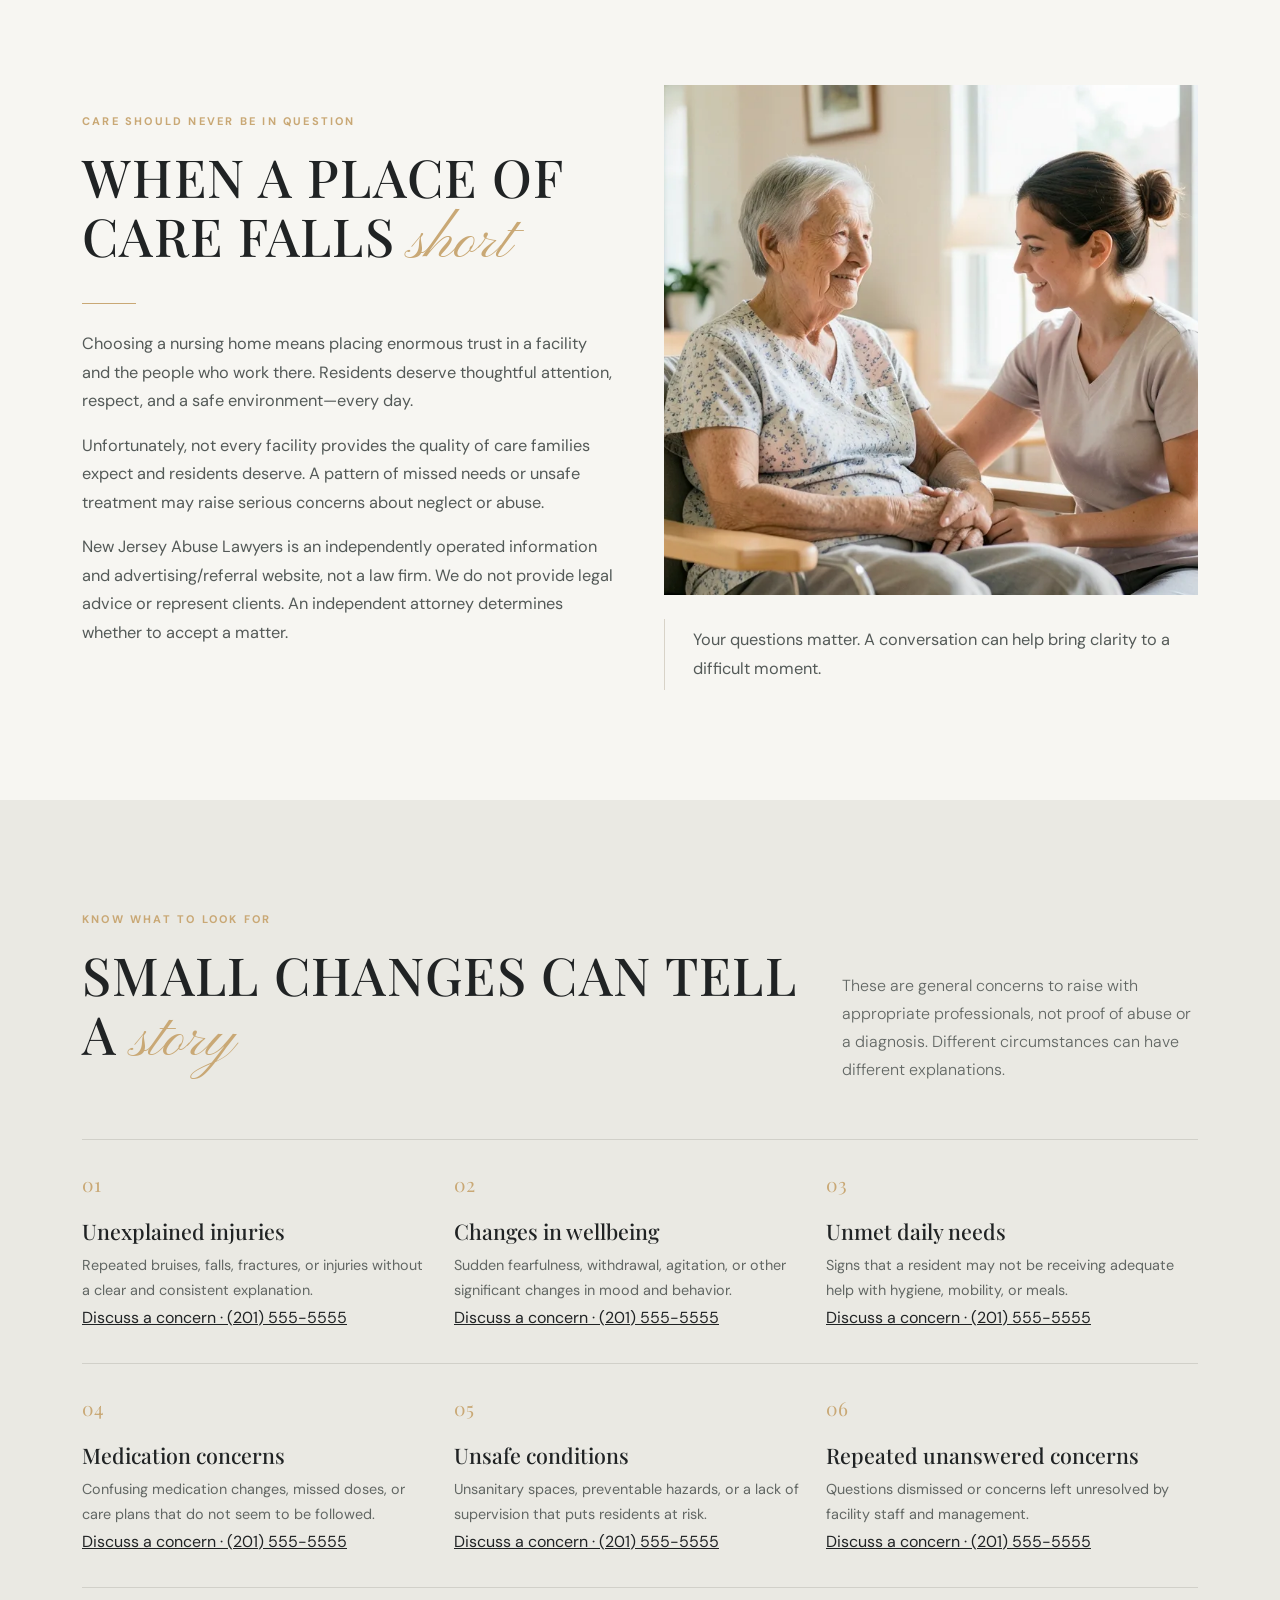
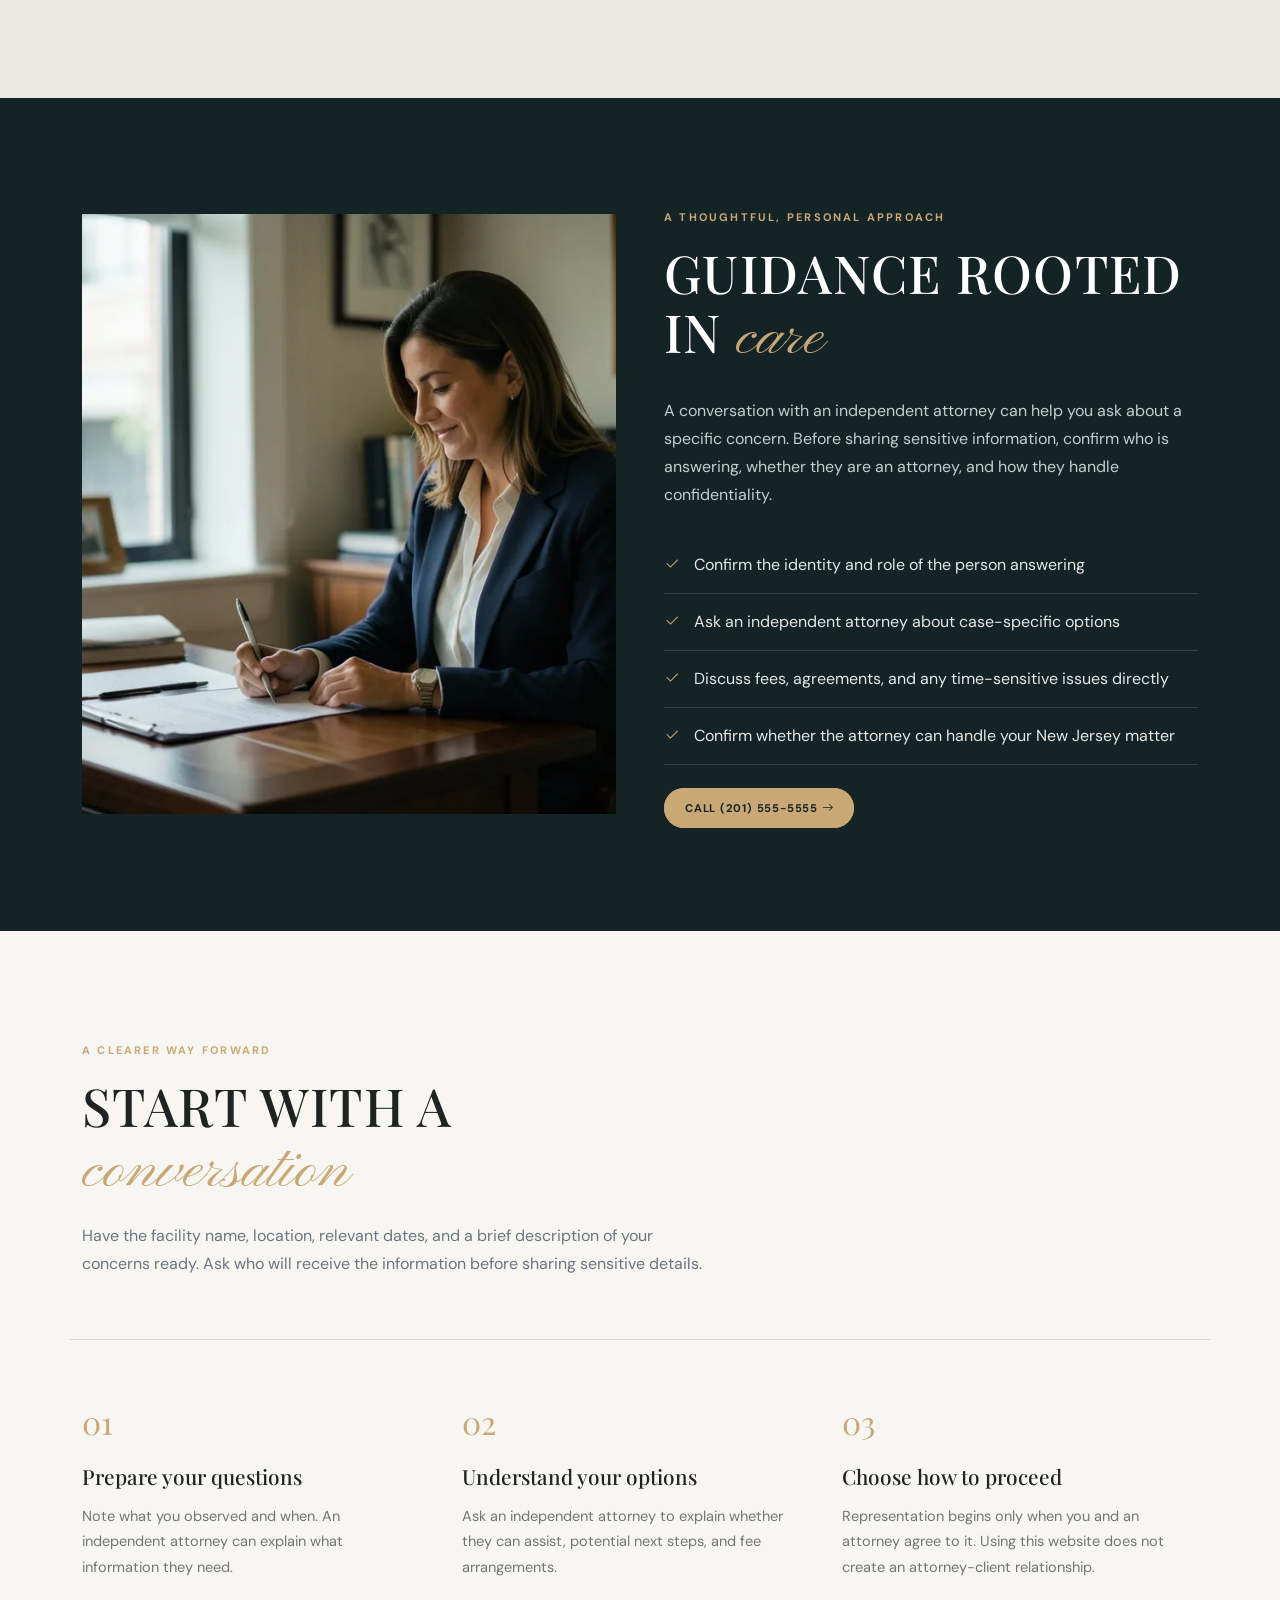
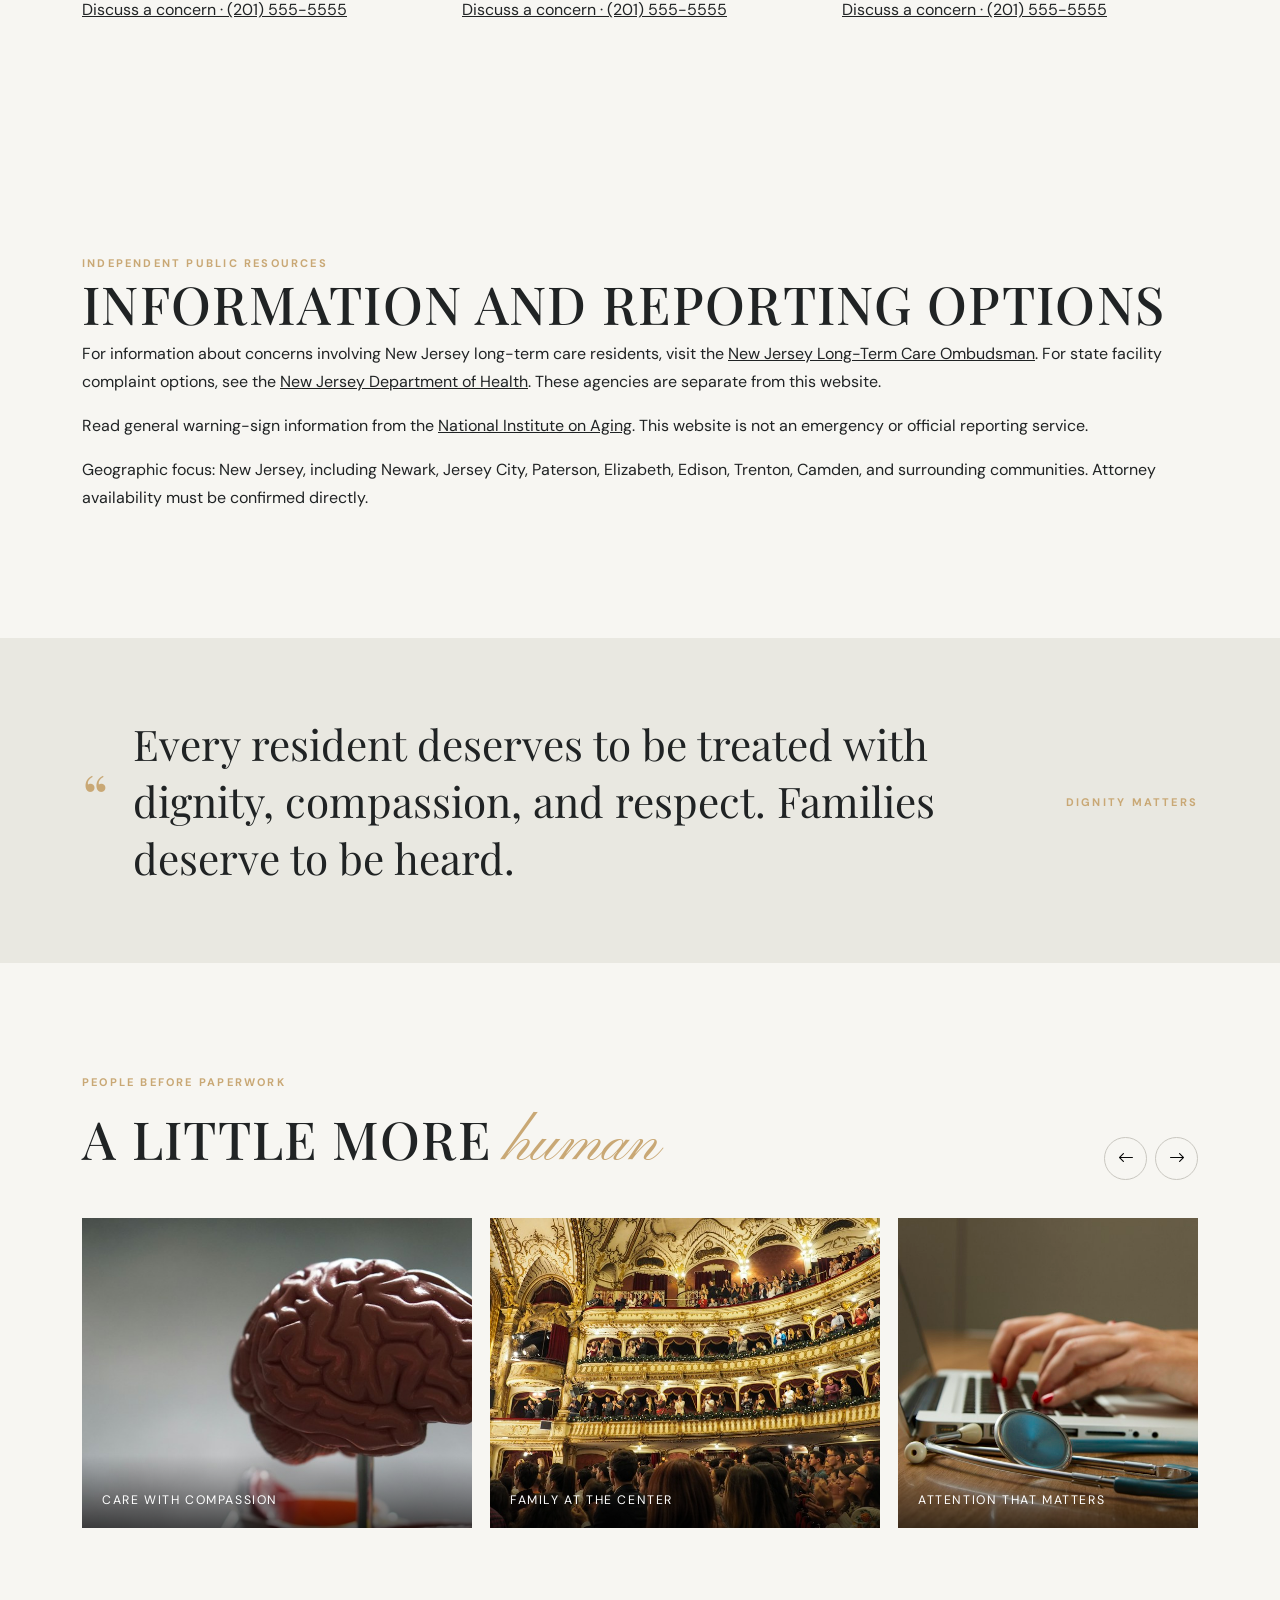
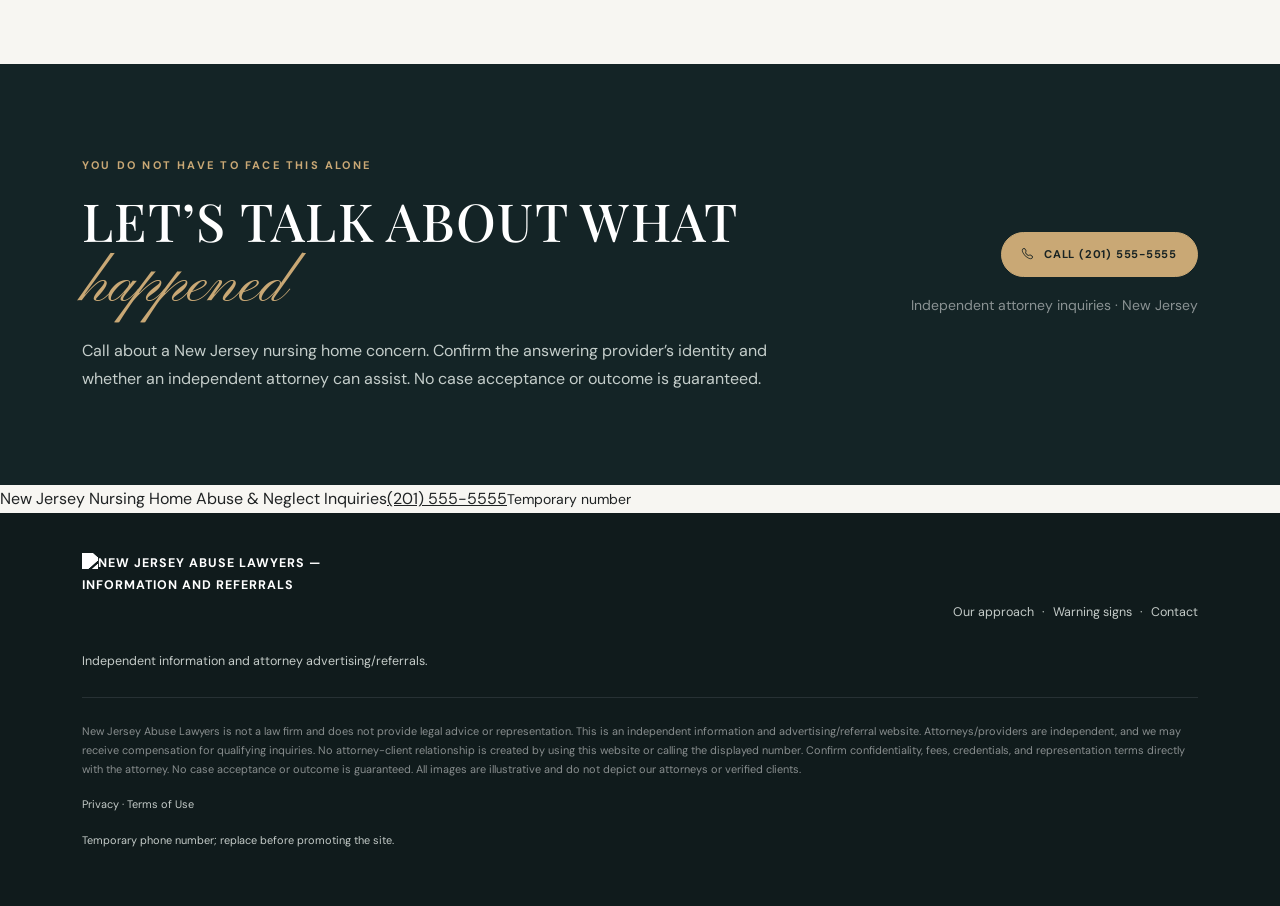
==== commit e54048fb: "Add files via upload" ====
--- a/index.html
+++ b/index.html
@@ -3,7 +3,7 @@
 <head>
   <meta charset="utf-8">
   <meta name="viewport" content="width=device-width, initial-scale=1">
-  <meta name="description" content="Compassionate legal guidance for New Jersey families concerned about nursing home abuse and neglect.">
+  <meta name="description" content="Independent information and attorney advertising/referral resources for New Jersey nursing home abuse and neglect concerns. Temporary phone (201) 555-5555.">
   <title>New Jersey Abuse Lawyers | Nursing Home Abuse & Neglect</title>
   <link href="https://cdn.jsdelivr.net/npm/bootstrap@5.3.3/dist/css/bootstrap.min.css" rel="stylesheet">
   <link href="https://cdn.jsdelivr.net/npm/bootstrap-icons@1.11.3/font/bootstrap-icons.min.css" rel="stylesheet">
@@ -12,25 +12,27 @@
   <link href="https://fonts.googleapis.com/css2?family=DM+Sans:wght@400;500;600;700&family=Playfair+Display:wght@400;500;600&family=Pinyon+Script&display=swap" rel="stylesheet">
   
 <link rel="stylesheet" href="css/style.css">
+<style id="approved-logo">
+.navbar,.navbar.scrolled{background:rgba(248,247,242,.98);color:#182b39;border-bottom:1px solid #182b3922}.navbar .brand,.navbar .nav-link,.navbar .navbar-toggler{color:#182b39}.brand{flex-shrink:0}.brand-logo{display:block;width:245px;max-width:100%;height:auto}.navbar .container{gap:18px}.nav-cta{white-space:nowrap;flex-shrink:0}footer .footer-brand{display:inline-block}footer .brand-logo{width:285px;filter:brightness(0) invert(1)}.policy-brand{display:inline-block;margin-bottom:30px}
+@media(min-width:992px) and (max-width:1199px){.navbar .brand-logo{width:210px}.navbar .nav-link{font-size:11px}.navbar .nav-cta{font-size:12px;padding:10px 12px;margin-left:10px!important}}
+@media(max-width:991px){.navbar .brand-logo{width:225px}.navbar-toggler{margin-left:auto}.navbar .nav-cta{display:inline-flex;justify-content:center;width:100%;margin-top:14px}}@media(max-width:359px){.navbar .brand-logo{width:195px}}
+</style>
 </head>
 <body>
   <nav class="navbar navbar-expand-lg" aria-label="Main navigation">
     <div class="container">
-      <a class="brand" href="#top" aria-label="New Jersey Abuse Lawyers home">
-        <span class="brand-mark" aria-hidden="true">NJ</span>
-        <span>New Jersey<br>Abuse Lawyers</span>
-      </a>
+      <a class="brand" href="#top" aria-label="New Jersey Abuse Lawyers home"><img class="brand-logo" src="assets/new-jersey-abuse-lawyers-logo.png" alt="New Jersey Abuse Lawyers — Information and Referrals" width="911" height="300"></a>
       <button class="navbar-toggler" type="button" data-bs-toggle="collapse" data-bs-target="#mainNav" aria-controls="mainNav" aria-expanded="false" aria-label="Toggle navigation">
         <i class="bi bi-list fs-3"></i>
       </button>
       <div class="collapse navbar-collapse justify-content-center" id="mainNav">
         <ul class="navbar-nav align-items-lg-center">
-          <li class="nav-item"><a class="nav-link" href="#approach">Our Approach</a></li>
+          <li class="nav-item"><a class="nav-link" href="#approach">About This Site</a></li>
           <li class="nav-item"><a class="nav-link" href="#warning-signs">Warning Signs</a></li>
-          <li class="nav-item"><a class="nav-link" href="#how-we-help">How We Help</a></li>
-          <li class="nav-item"><a class="nav-link" href="#contact">Contact</a></li>
+          <li class="nav-item"><a class="nav-link" href="#how-we-help">Next Steps</a></li>
+          <li class="nav-item"><a class="nav-link" href="tel:+12015555555">Contact</a></li>
         </ul>
-        <a class="pill-link nav-cta ms-lg-4" href="tel:+18005550148"><i class="bi bi-telephone me-1"></i> Speak with our team</a>
+        <a class="pill-link nav-cta ms-lg-4" href="tel:+12015555555"><i class="bi bi-telephone me-1"></i> Call (201) 555-5555</a>
       </div>
     </div>
   </nav>
@@ -38,15 +40,15 @@
   <main id="top">
     <section class="hero" aria-label="Nursing home abuse and neglect legal support">
       <div class="hero-sticky">
-        <img class="hero-photo" src="assets/img-1.webp" data-ai-image="quiet nursing home hallway with a caregiver walking toward an elderly resident, warm late afternoon window light, natural documentary photography, 35mm lens, restrained cinematic mood" alt="Caregiver walking through a softly lit elder care residence">
-        <img class="hero-photo second" src="assets/img-2.webp" data-ai-image="close intimate portrait of an older woman in a calm care-home room, gentle daylight from a nearby window, 50mm portrait lens, compassionate and dignified mood" alt="Thoughtful portrait representing the dignity and wellbeing of older adults">
+        <img class="hero-photo" src="assets/img-1.webp" alt="Caregiver walking through a softly lit elder care residence">
+        <img class="hero-photo second" src="assets/img-2.webp" alt="Thoughtful portrait representing the dignity and wellbeing of older adults">
         <div class="hero-shade"></div>
         <div class="hero-content">
-          <div class="eyebrow">Advocacy for New Jersey families</div>
+          <div class="eyebrow">New Jersey · Independent information &amp; attorney inquiries</div>
           <h1>Protecting the people who <span class="script">matter</span> most</h1>
-          <p class="hero-copy">When the care a loved one receives falls short, families deserve clear answers and a steady voice beside them. We help you understand your options and take the next step.</p>
+          <p class="hero-copy">Concerned about a loved one’s nursing home care? Explore general information and questions to discuss with an independent attorney. This website is not a law firm.</p>
           <div class="hero-bottom">
-            <a href="#contact" class="btn-gold">Request a confidential conversation <i class="bi bi-arrow-right"></i></a>
+            <a href="tel:+12015555555" class="btn-gold">Call (201) 555-5555 <i class="bi bi-arrow-right"></i></a>
             <span class="scroll-note"><i class="bi bi-arrow-down me-2"></i>Scroll to learn more</span>
           </div>
         </div>
@@ -62,11 +64,11 @@
             <div class="rule"></div>
             <p>Choosing a nursing home means placing enormous trust in a facility and the people who work there. Residents deserve thoughtful attention, respect, and a safe environment—every day.</p>
             <p>Unfortunately, not every facility provides the quality of care families expect and residents deserve. A pattern of missed needs or unsafe treatment may raise serious concerns about neglect or abuse.</p>
-            <p>New Jersey Abuse Lawyers listens carefully, explains the path ahead in plain language, and helps families seek accountability when something does not feel right.</p>
+            <p>New Jersey Abuse Lawyers is an independently operated information and advertising/referral website, not a law firm. We do not provide legal advice or represent clients. An independent attorney determines whether to accept a matter.</p>
           </div>
           <div class="col-lg-6 reveal">
             <div class="image-frame intro-img">
-              <img src="assets/img-3.webp" data-ai-image="elderly resident seated comfortably with a caring family member in a bright modern nursing home, soft natural daylight, 35mm lens, intimate reassuring documentary photography" alt="Family member spending time with an older loved one in a welcoming care setting" loading="lazy">
+              <img src="assets/img-3.webp" alt="Family member spending time with an older loved one in a welcoming care setting" loading="lazy">
             </div>
             <p class="side-note mt-4 mb-0">Your questions matter. A conversation can help bring clarity to a difficult moment.</p>
           </div>
@@ -81,15 +83,15 @@
             <div class="eyebrow">Know what to look for</div>
             <h2 class="mt-3">Small changes can tell a <span class="script">story</span></h2>
           </div>
-          <div class="col-lg-4 reveal"><p class="lead mb-0 fs-6">Every situation is different. These concerns may warrant a closer look, especially when they are unexplained, recurring, or left unaddressed.</p></div>
+          <div class="col-lg-4 reveal"><p class="lead mb-0 fs-6">These are general concerns to raise with appropriate professionals, not proof of abuse or a diagnosis. Different circumstances can have different explanations.</p></div>
         </div>
         <div class="row row-cols-1 row-cols-md-2 row-cols-lg-3 issue-grid g-0">
-          <div class="col reveal"><article class="issue-card"><span class="number">01</span><h3>Unexplained injuries</h3><p>Repeated bruises, falls, fractures, or injuries without a clear and consistent explanation.</p></article></div>
-          <div class="col reveal"><article class="issue-card"><span class="number">02</span><h3>Changes in wellbeing</h3><p>Sudden fearfulness, withdrawal, agitation, or other significant changes in mood and behavior.</p></article></div>
-          <div class="col reveal"><article class="issue-card"><span class="number">03</span><h3>Unmet daily needs</h3><p>Signs that a resident may not be receiving adequate help with hygiene, mobility, or meals.</p></article></div>
-          <div class="col reveal"><article class="issue-card"><span class="number">04</span><h3>Medication concerns</h3><p>Confusing medication changes, missed doses, or care plans that do not seem to be followed.</p></article></div>
-          <div class="col reveal"><article class="issue-card"><span class="number">05</span><h3>Unsafe conditions</h3><p>Unsanitary spaces, preventable hazards, or a lack of supervision that puts residents at risk.</p></article></div>
-          <div class="col reveal"><article class="issue-card"><span class="number">06</span><h3>Repeated unanswered concerns</h3><p>Questions dismissed or concerns left unresolved by facility staff and management.</p></article></div>
+          <div class="col reveal"><article class="issue-card"><span class="number">01</span><h3>Unexplained injuries</h3><p>Repeated bruises, falls, fractures, or injuries without a clear and consistent explanation.</p><a class="issue-call" href="tel:+12015555555">Discuss a concern · (201) 555-5555</a></article></div>
+          <div class="col reveal"><article class="issue-card"><span class="number">02</span><h3>Changes in wellbeing</h3><p>Sudden fearfulness, withdrawal, agitation, or other significant changes in mood and behavior.</p><a class="issue-call" href="tel:+12015555555">Discuss a concern · (201) 555-5555</a></article></div>
+          <div class="col reveal"><article class="issue-card"><span class="number">03</span><h3>Unmet daily needs</h3><p>Signs that a resident may not be receiving adequate help with hygiene, mobility, or meals.</p><a class="issue-call" href="tel:+12015555555">Discuss a concern · (201) 555-5555</a></article></div>
+          <div class="col reveal"><article class="issue-card"><span class="number">04</span><h3>Medication concerns</h3><p>Confusing medication changes, missed doses, or care plans that do not seem to be followed.</p><a class="issue-call" href="tel:+12015555555">Discuss a concern · (201) 555-5555</a></article></div>
+          <div class="col reveal"><article class="issue-card"><span class="number">05</span><h3>Unsafe conditions</h3><p>Unsanitary spaces, preventable hazards, or a lack of supervision that puts residents at risk.</p><a class="issue-call" href="tel:+12015555555">Discuss a concern · (201) 555-5555</a></article></div>
+          <div class="col reveal"><article class="issue-card"><span class="number">06</span><h3>Repeated unanswered concerns</h3><p>Questions dismissed or concerns left unresolved by facility staff and management.</p><a class="issue-call" href="tel:+12015555555">Discuss a concern · (201) 555-5555</a></article></div>
         </div>
       </div>
     </section>
@@ -99,20 +101,20 @@
         <div class="row align-items-center g-lg-5">
           <div class="col-lg-6 reveal">
             <div class="image-frame feature-img">
-              <img src="assets/img-4.webp" data-ai-image="compassionate female attorney reviewing papers at a calm, welcoming law office, soft window light, 50mm lens, thoughtful professional portrait, understated cinematic color" alt="Attorney reviewing information in a calm consultation setting" loading="lazy">
+              <img src="assets/img-4.webp" alt="Attorney reviewing information in a calm consultation setting" loading="lazy">
             </div>
           </div>
           <div class="col-lg-6 reveal">
             <div class="eyebrow">A thoughtful, personal approach</div>
             <h2 class="mt-3">Guidance rooted in <span class="script">care</span></h2>
-            <p class="mt-4">Raising a concern about a loved one’s care can feel overwhelming. You should not have to sort through uncertainty alone. Our team takes time to hear your story and help you understand what may come next.</p>
+            <p class="mt-4">A conversation with an independent attorney can help you ask about a specific concern. Before sharing sensitive information, confirm who is answering, whether they are an attorney, and how they handle confidentiality.</p>
             <ul class="feature-list">
-              <li><i class="bi bi-check2"></i><span>A private, respectful conversation about your concerns</span></li>
-              <li><i class="bi bi-check2"></i><span>Clear explanations of potential legal options</span></li>
-              <li><i class="bi bi-check2"></i><span>Careful attention to the details of your family’s situation</span></li>
-              <li><i class="bi bi-check2"></i><span>Support focused on dignity, safety, and accountability</span></li>
+              <li><i class="bi bi-check2"></i><span>Confirm the identity and role of the person answering</span></li>
+              <li><i class="bi bi-check2"></i><span>Ask an independent attorney about case-specific options</span></li>
+              <li><i class="bi bi-check2"></i><span>Discuss fees, agreements, and any time-sensitive issues directly</span></li>
+              <li><i class="bi bi-check2"></i><span>Confirm whether the attorney can handle your New Jersey matter</span></li>
             </ul>
-            <a href="#contact" class="btn-gold">Talk with our team <i class="bi bi-arrow-right"></i></a>
+            <a href="tel:+12015555555" class="btn-gold">Call (201) 555-5555 <i class="bi bi-arrow-right"></i></a>
           </div>
         </div>
       </div>
@@ -124,23 +126,24 @@
           <div class="col-lg-7 reveal">
             <div class="eyebrow">A clearer way forward</div>
             <h2 class="mt-3">Start with a <span class="script">conversation</span></h2>
-            <p class="text-secondary mt-3">You do not need every answer before reaching out. We can begin with what you have noticed and what is troubling you.</p>
+            <p class="text-secondary mt-3">Have the facility name, location, relevant dates, and a brief description of your concerns ready. Ask who will receive the information before sharing sensitive details.</p>
           </div>
         </div>
         <div class="row row-cols-1 row-cols-md-3 steps-row g-4">
-          <div class="col reveal"><article class="step"><span class="step-num">01</span><h3>Tell us what happened</h3><p>Share your concerns at your own pace. We will listen without judgment and ask thoughtful questions.</p></article></div>
-          <div class="col reveal"><article class="step"><span class="step-num">02</span><h3>Understand your options</h3><p>We will discuss the information you have and explain possible next steps in straightforward terms.</p></article></div>
-          <div class="col reveal"><article class="step"><span class="step-num">03</span><h3>Choose how to proceed</h3><p>If you decide to move forward, we can help you navigate the process and advocate for your family.</p></article></div>
-        </div>
-      </div>
-    </section>
-
+          <div class="col reveal"><article class="step"><span class="step-num">01</span><h3>Prepare your questions</h3><p>Note what you observed and when. An independent attorney can explain what information they need.</p><a class="issue-call" href="tel:+12015555555">Discuss a concern · (201) 555-5555</a></article></div>
+          <div class="col reveal"><article class="step"><span class="step-num">02</span><h3>Understand your options</h3><p>Ask an independent attorney to explain whether they can assist, potential next steps, and fee arrangements.</p><a class="issue-call" href="tel:+12015555555">Discuss a concern · (201) 555-5555</a></article></div>
+          <div class="col reveal"><article class="step"><span class="step-num">03</span><h3>Choose how to proceed</h3><p>Representation begins only when you and an attorney agree to it. Using this website does not create an attorney-client relationship.</p><a class="issue-call" href="tel:+12015555555">Discuss a concern · (201) 555-5555</a></article></div>
+        </div>
+      </div>
+    </section>
+
+    <section class="section-pad official-resources" id="resources"><div class="container"><div class="eyebrow">Independent public resources</div><h2>Information and reporting options</h2><p>For information about concerns involving New Jersey long-term care residents, visit the <a href="https://www.nj.gov/ooie/contact.shtml">New Jersey Long-Term Care Ombudsman</a>. For state facility complaint options, see the <a href="https://www.nj.gov/health/healthfacilities/file_complaint.shtml">New Jersey Department of Health</a>. These agencies are separate from this website.</p><p>Read general warning-sign information from the <a href="https://www.nia.nih.gov/health/elder-abuse/elder-abuse">National Institute on Aging</a>. This website is not an emergency or official reporting service.</p><p>Geographic focus: New Jersey, including Newark, Jersey City, Paterson, Elizabeth, Edison, Trenton, Camden, and surrounding communities. Attorney availability must be confirmed directly.</p></div></section>
     <section class="quote-band">
       <div class="container">
         <div class="row align-items-center g-4">
           <div class="col-auto"><span class="quote-mark" aria-hidden="true">“</span></div>
           <div class="col reveal"><blockquote>Every resident deserves to be treated with dignity, compassion, and respect. Families deserve to be heard.</blockquote></div>
-          <div class="col-lg-2 text-lg-end"><span class="eyebrow">Our commitment</span></div>
+          <div class="col-lg-2 text-lg-end"><span class="eyebrow">Dignity matters</span></div>
         </div>
       </div>
     </section>
@@ -169,25 +172,26 @@
           <div class="col-lg-8 reveal">
             <div class="eyebrow">You do not have to face this alone</div>
             <h2 class="mt-3">Let’s talk about what <span class="script">happened</span></h2>
-            <p class="mb-0 mt-3">Share your concerns with New Jersey Abuse Lawyers. Our team is here to listen and help you understand your options.</p>
+            <p class="mb-0 mt-3">Call about a New Jersey nursing home concern. Confirm the answering provider’s identity and whether an independent attorney can assist. No case acceptance or outcome is guaranteed.</p>
           </div>
           <div class="col-lg-4 text-lg-end reveal">
-            <a class="btn-gold" href="tel:+18005550148"><i class="bi bi-telephone"></i> Call (800) 555-0148</a>
-            <div class="small mt-3 text-white-50">Confidential conversations · New Jersey</div>
-          </div>
-        </div>
-      </div>
-    </section>
-  </main>
+            <a class="btn-gold" href="tel:+12015555555"><i class="bi bi-telephone"></i> Call (201) 555-5555</a>
+            <div class="small mt-3 text-white-50">Independent attorney inquiries · New Jersey</div>
+          </div>
+        </div>
+      </div>
+    </section>
+  </main><aside class="call-banner"><span>New Jersey Nursing Home Abuse &amp; Neglect Inquiries</span><a href="tel:+12015555555">(201) 555-5555</a><small>Temporary number</small></aside>
 
   <footer>
     <div class="container">
       <div class="row align-items-center gy-3">
-        <div class="col-md-6"><span class="footer-brand">New Jersey Abuse Lawyers</span><div class="mt-1">A voice for families. An advocate for dignity.</div></div>
-        <div class="col-md-6 text-md-end"><a href="#approach">Our approach</a><span class="mx-2">·</span><a href="#warning-signs">Warning signs</a><span class="mx-2">·</span><a href="#contact">Contact</a></div>
+        <div class="col-md-6"><a class="footer-brand" href="#top"><img class="brand-logo" src="assets/new-jersey-abuse-lawyers-logo.png" alt="New Jersey Abuse Lawyers — Information and Referrals" width="911" height="300"></a><div class="mt-1">Independent information and attorney advertising/referrals.</div></div>
+        <div class="col-md-6 text-md-end"><a href="#approach">Our approach</a><span class="mx-2">·</span><a href="#warning-signs">Warning signs</a><span class="mx-2">·</span><a href="tel:+12015555555">Contact</a></div>
       </div>
       <hr class="border-secondary opacity-25 my-4">
-      <p class="mb-0 small text-white-50">The information on this page is for general educational purposes and is not legal advice. Speaking with our team does not create an attorney-client relationship.</p>
+      <p class="mb-0 small text-white-50">New Jersey Abuse Lawyers is not a law firm and does not provide legal advice or representation. This is an independent information and advertising/referral website. Attorneys/providers are independent, and we may receive compensation for qualifying inquiries. No attorney-client relationship is created by using this website or calling the displayed number. Confirm confidentiality, fees, credentials, and representation terms directly with the attorney. No case acceptance or outcome is guaranteed. All images are illustrative and do not depict our attorneys or verified clients.</p>
+<p class="small mt-3"><a href="privacy.html">Privacy</a> · <a href="terms.html">Terms of Use</a></p><p class="small">Temporary phone number; replace before promoting the site.</p>
     </div>
   </footer>
 
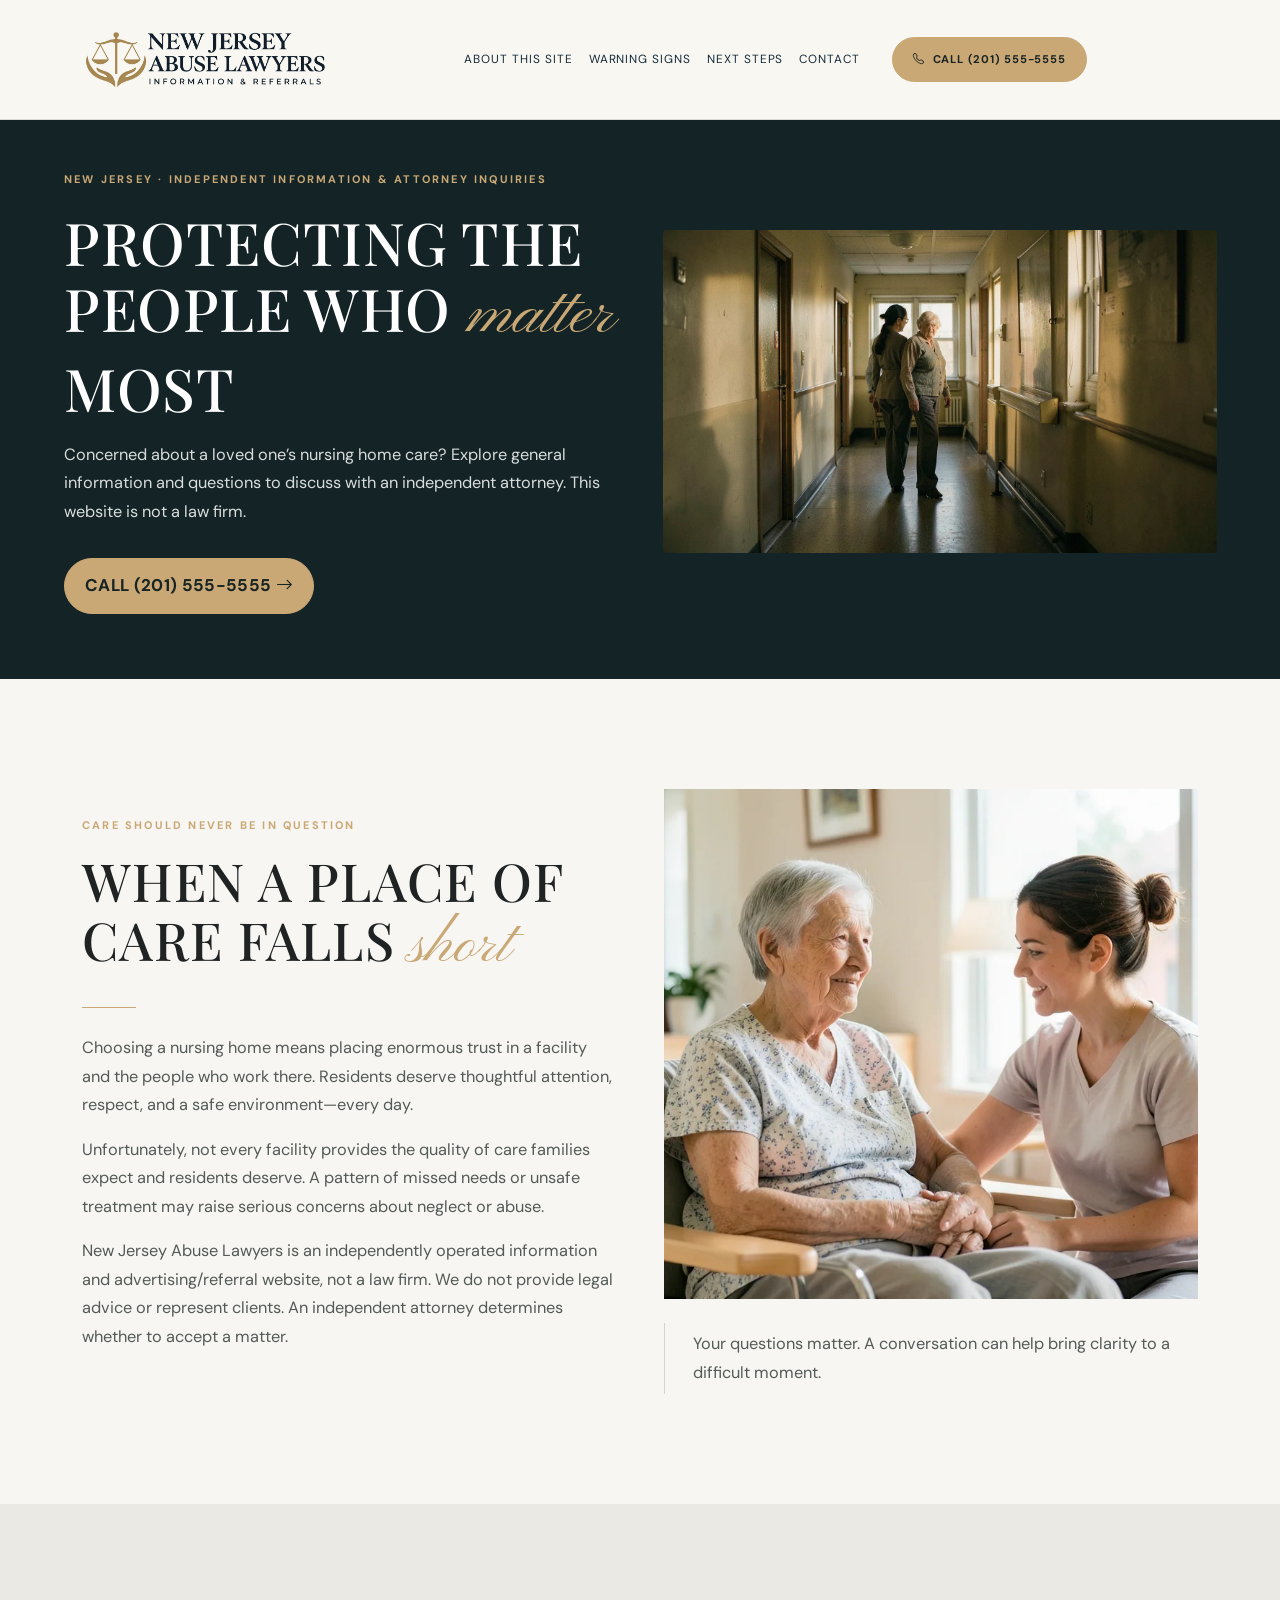
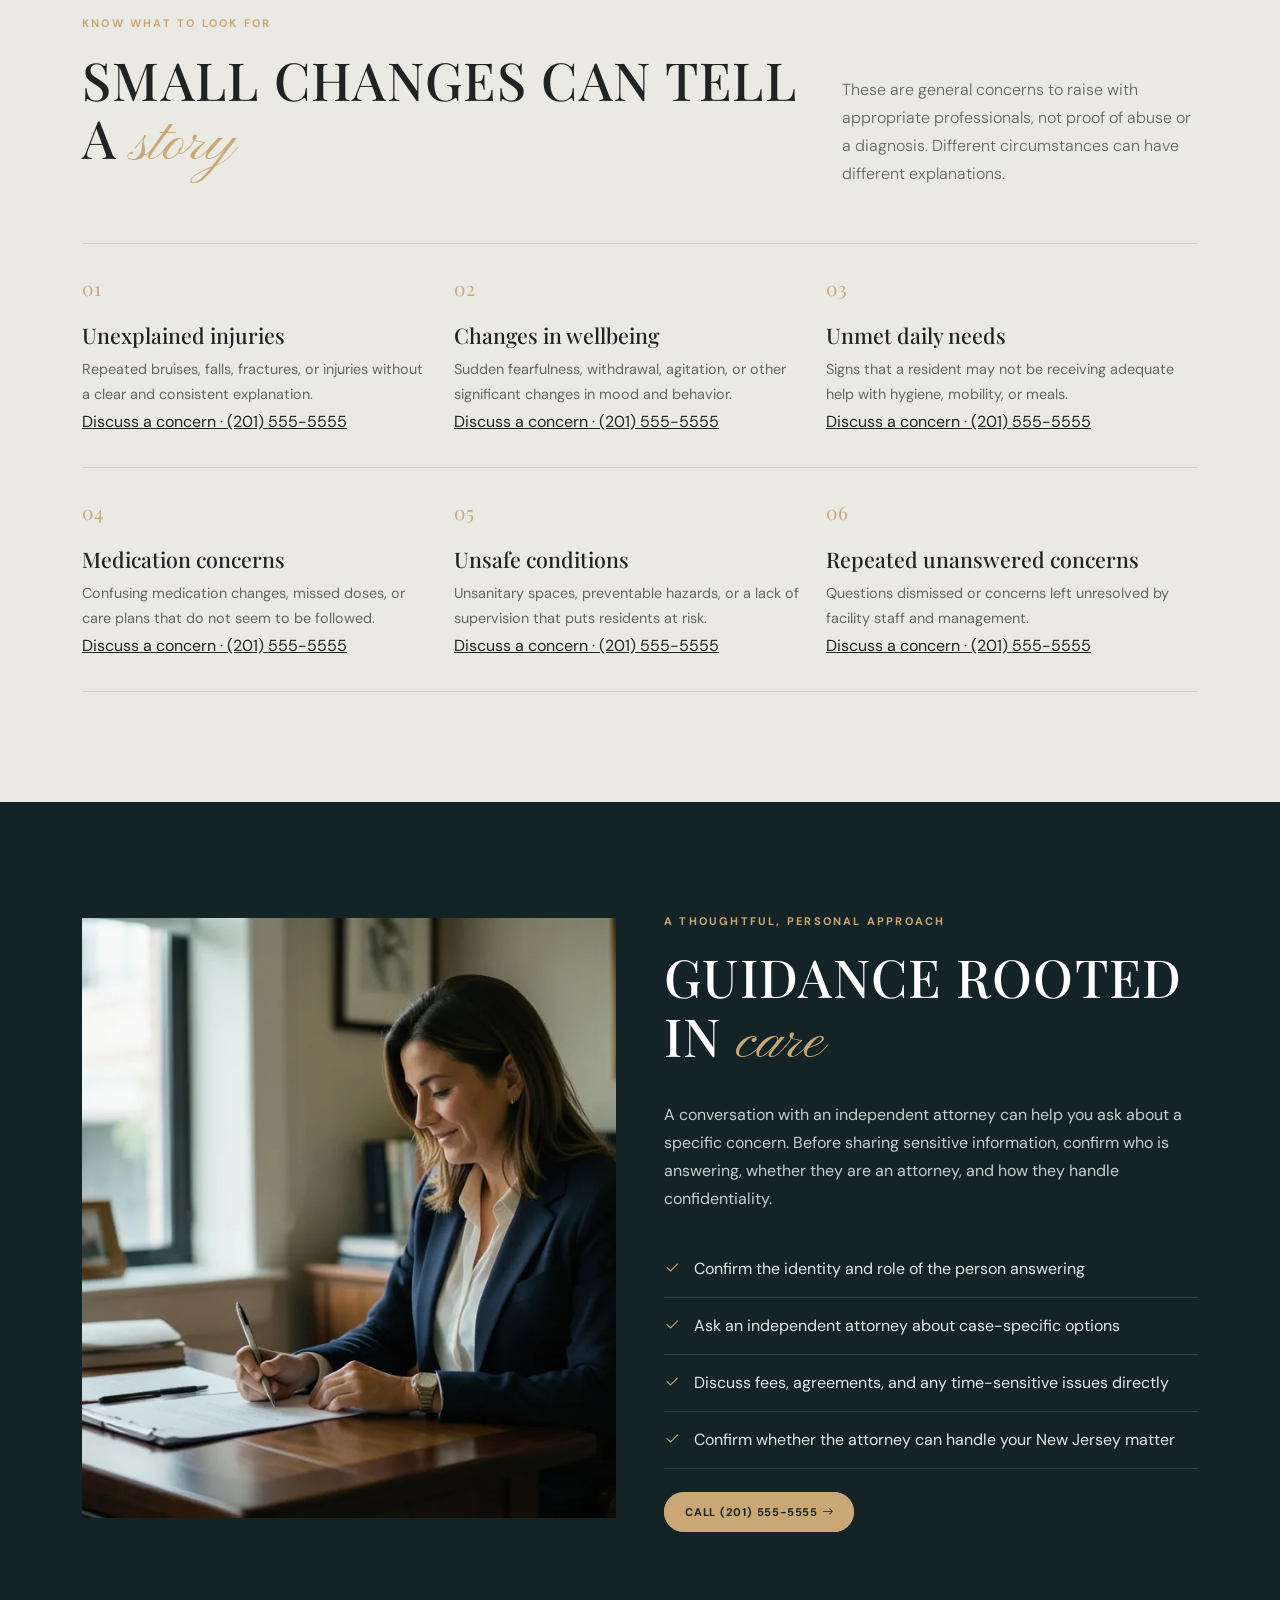
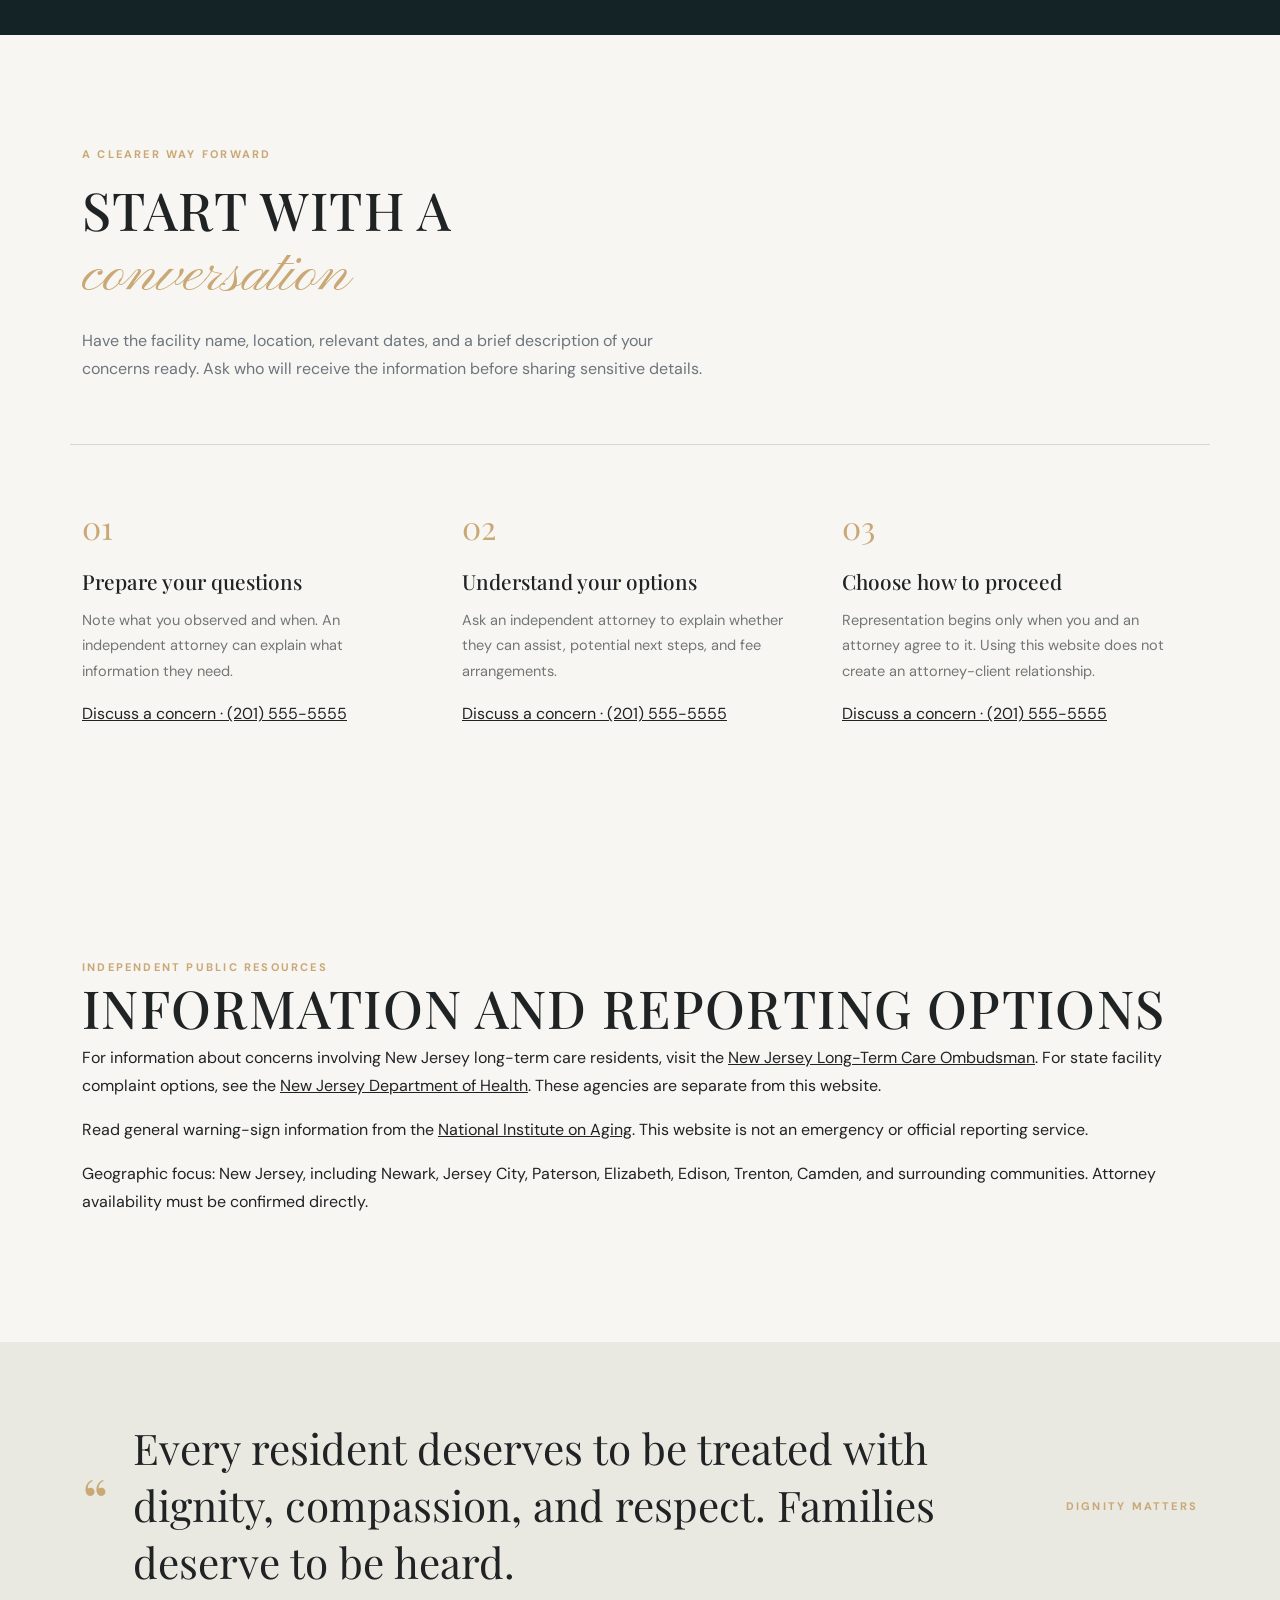
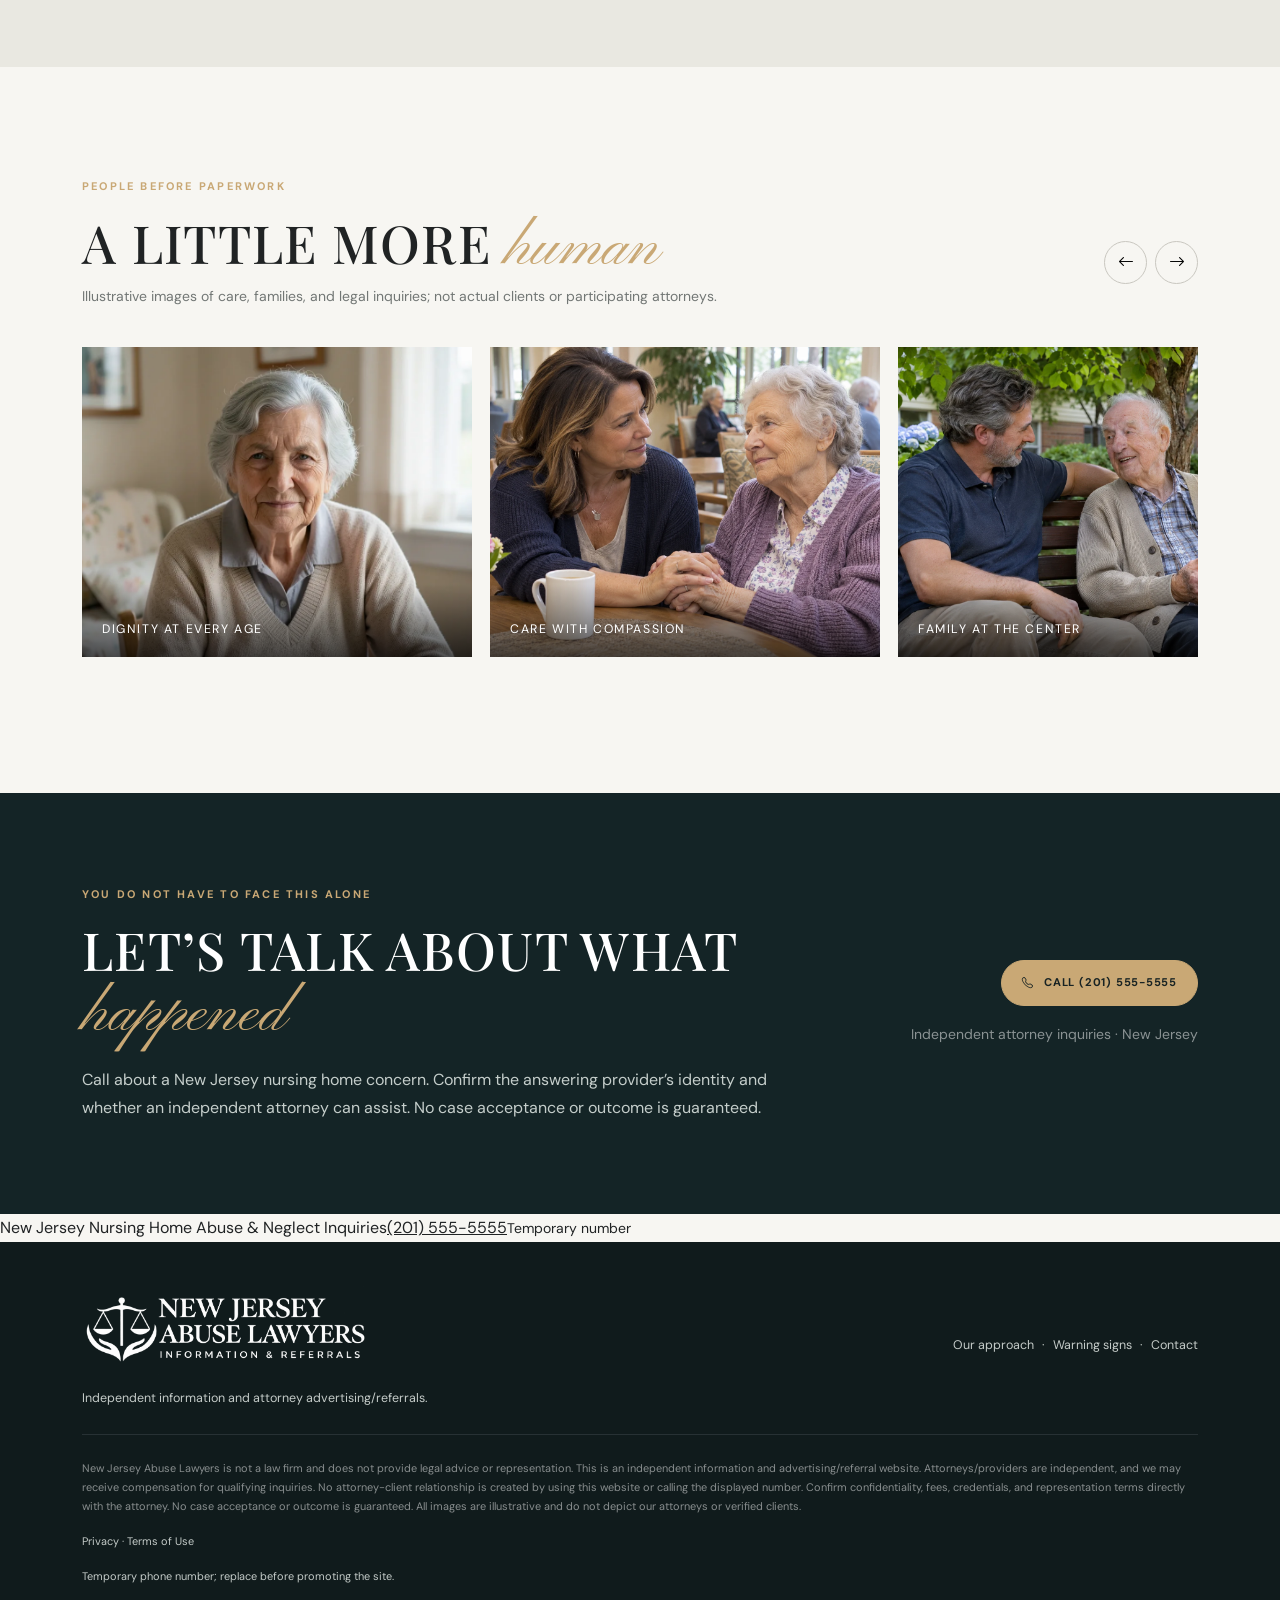
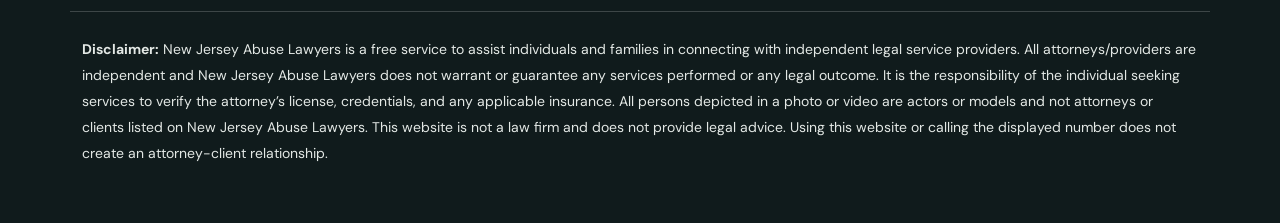
==== commit bb950b63: "Add files via upload" ====
--- a/index.html
+++ b/index.html
@@ -11,7 +11,7 @@
   <link rel="preconnect" href="https://fonts.gstatic.com" crossorigin>
   <link href="https://fonts.googleapis.com/css2?family=DM+Sans:wght@400;500;600;700&family=Playfair+Display:wght@400;500;600&family=Pinyon+Script&display=swap" rel="stylesheet">
   
-<link rel="stylesheet" href="css/style.css">
+<link rel="stylesheet" href="css/style.css?v=care-photos-hero-2">
 <style id="approved-logo">
 .navbar,.navbar.scrolled{background:rgba(248,247,242,.98);color:#182b39;border-bottom:1px solid #182b3922}.navbar .brand,.navbar .nav-link,.navbar .navbar-toggler{color:#182b39}.brand{flex-shrink:0}.brand-logo{display:block;width:245px;max-width:100%;height:auto}.navbar .container{gap:18px}.nav-cta{white-space:nowrap;flex-shrink:0}footer .footer-brand{display:inline-block}footer .brand-logo{width:285px;filter:brightness(0) invert(1)}.policy-brand{display:inline-block;margin-bottom:30px}
 @media(min-width:992px) and (max-width:1199px){.navbar .brand-logo{width:210px}.navbar .nav-link{font-size:11px}.navbar .nav-cta{font-size:12px;padding:10px 12px;margin-left:10px!important}}
@@ -41,7 +41,6 @@
     <section class="hero" aria-label="Nursing home abuse and neglect legal support">
       <div class="hero-sticky">
         <img class="hero-photo" src="assets/img-1.webp" alt="Caregiver walking through a softly lit elder care residence">
-        <img class="hero-photo second" src="assets/img-2.webp" alt="Thoughtful portrait representing the dignity and wellbeing of older adults">
         <div class="hero-shade"></div>
         <div class="hero-content">
           <div class="eyebrow">New Jersey · Independent information &amp; attorney inquiries</div>
@@ -49,7 +48,7 @@
           <p class="hero-copy">Concerned about a loved one’s nursing home care? Explore general information and questions to discuss with an independent attorney. This website is not a law firm.</p>
           <div class="hero-bottom">
             <a href="tel:+12015555555" class="btn-gold">Call (201) 555-5555 <i class="bi bi-arrow-right"></i></a>
-            <span class="scroll-note"><i class="bi bi-arrow-down me-2"></i>Scroll to learn more</span>
+            
           </div>
         </div>
       </div>
@@ -157,11 +156,12 @@
             <button type="button" class="gallery-next" aria-label="Next images"><i class="bi bi-arrow-right"></i></button>
           </div>
         </div>
-        <div class="gallery-track" id="galleryTrack" tabindex="0" aria-label="Family care and support image gallery">
-          <figure class="gallery-item"><img src="assets/img-5.jpg" alt="Older adult sharing a quiet moment with a caregiver" loading="lazy"><figcaption>Care with compassion</figcaption></figure>
-          <figure class="gallery-item"><img src="assets/img-6.jpg" alt="Family members together in a warm home setting" loading="lazy"><figcaption>Family at the center</figcaption></figure>
-          <figure class="gallery-item"><img src="assets/img-7.jpg" alt="Healthcare professional offering attentive support" loading="lazy"><figcaption>Attention that matters</figcaption></figure>
-          <figure class="gallery-item"><img src="assets/img-8.jpg" alt="Family spending meaningful time together outdoors" loading="lazy"><figcaption>Protecting what matters</figcaption></figure>
+        <p class="gallery-disclosure">Illustrative images of care, families, and legal inquiries; not actual clients or participating attorneys.</p><div class="gallery-track" id="galleryTrack" tabindex="0" aria-label="Family care and support image gallery">
+<figure class="gallery-item"><img src="assets/img-2.webp" alt="Illustrative portrait of an older adult" loading="lazy"><figcaption>Dignity at every age</figcaption></figure>
+          <figure class="gallery-item"><img src="assets/family-support-at-care-home.webp" alt="Illustrative daughter sharing a supportive conversation with her older mother" loading="lazy"><figcaption>Care with compassion</figcaption></figure>
+          <figure class="gallery-item"><img src="assets/father-son-garden-conversation.webp" alt="Illustrative father and son talking in a care-residence garden" loading="lazy"><figcaption>Family at the center</figcaption></figure>
+          <figure class="gallery-item"><img src="assets/independent-attorney-consultation.webp" alt="Illustrative attorney consultation with a family member" loading="lazy"><figcaption>Questions deserve attention</figcaption></figure>
+          <figure class="gallery-item"><img src="assets/supported-garden-walk.webp" alt="Illustrative older adult using a walker with family support" loading="lazy"><figcaption>Protecting what matters</figcaption></figure>
         </div>
       </div>
     </section>
@@ -193,28 +193,18 @@
       <p class="mb-0 small text-white-50">New Jersey Abuse Lawyers is not a law firm and does not provide legal advice or representation. This is an independent information and advertising/referral website. Attorneys/providers are independent, and we may receive compensation for qualifying inquiries. No attorney-client relationship is created by using this website or calling the displayed number. Confirm confidentiality, fees, credentials, and representation terms directly with the attorney. No case acceptance or outcome is guaranteed. All images are illustrative and do not depict our attorneys or verified clients.</p>
 <p class="small mt-3"><a href="privacy.html">Privacy</a> · <a href="terms.html">Terms of Use</a></p><p class="small">Temporary phone number; replace before promoting the site.</p>
     </div>
-  </footer>
+  <div class="container provider-disclaimer"><p><strong>Disclaimer:</strong> New Jersey Abuse Lawyers is a free service to assist individuals and families in connecting with independent legal service providers. All attorneys/providers are independent and New Jersey Abuse Lawyers does not warrant or guarantee any services performed or any legal outcome. It is the responsibility of the individual seeking services to verify the attorney’s license, credentials, and any applicable insurance. All persons depicted in a photo or video are actors or models and not attorneys or clients listed on New Jersey Abuse Lawyers. This website is not a law firm and does not provide legal advice. Using this website or calling the displayed number does not create an attorney-client relationship.</p></div></footer>
 
   <script src="https://cdn.jsdelivr.net/npm/bootstrap@5.3.3/dist/js/bootstrap.bundle.min.js"></script>
   <script>
     (() => {
       const navbar = document.querySelector('.navbar');
       const hero = document.querySelector('.hero');
-      const photoOne = document.querySelector('.hero-photo:not(.second)');
-      const photoTwo = document.querySelector('.hero-photo.second');
       const reduceMotion = window.matchMedia('(prefers-reduced-motion: reduce)').matches;
 
       const updateScroll = () => {
         navbar.classList.toggle('scrolled', window.scrollY > 30);
-        if (!reduceMotion && hero) {
-          const rect = hero.getBoundingClientRect();
-          const range = Math.max(1, hero.offsetHeight - window.innerHeight);
-          const progress = Math.min(1, Math.max(0, -rect.top / range));
-          const scale = 1.03 + progress * .12;
-          photoOne.style.transform = `scale(${scale})`;
-          photoTwo.style.transform = `scale(${scale + .025})`;
-          photoTwo.style.opacity = String(Math.max(0, Math.min(1, (progress - .16) * 1.65)));
-        }
+
       };
       let ticking = false;
       window.addEventListener('scroll', () => {
--- a/css/style.css
+++ b/css/style.css
@@ -105,4 +105,7 @@
       *,*::before,*::after{scroll-behavior:auto!important;transition:none!important;animation:none!important}
       .hero-photo{transform:none!important}
       .reveal{opacity:1;transform:none}
-    }+    }
+/* Natural-height hero photo and adapted provider disclaimer. */
+.navbar{position:sticky!important;inset:0 0 auto!important;top:0!important}.hero{height:auto!important;padding:0;background:#142426}.hero-sticky{position:relative!important;top:auto;height:auto!important;display:grid;grid-template-columns:1fr 1fr;align-items:center;gap:45px;padding:50px max(5vw,24px) 65px;overflow:visible}.hero-photo{position:relative!important;inset:auto!important;width:100%!important;height:auto!important;object-fit:contain!important;transform:none!important;grid-column:2;grid-row:1;border-radius:4px;max-height:none}.hero-shade{display:none}.hero-content{position:relative!important;inset:auto!important;max-width:100%;grid-column:1;grid-row:1}.hero h1{font-size:clamp(2.6rem,4.6vw,4.8rem);margin:20px 0}.hero-bottom{flex-wrap:wrap}.hero .btn-gold{font-size:17px;letter-spacing:.02em}.provider-disclaimer{font-size:14px;line-height:1.85;color:#e3e8e5;padding-top:25px;border-top:1px solid #ffffff30;margin-top:25px}.gallery-disclosure{font-size:14px;color:var(--muted);margin-bottom:25px}.reveal{opacity:1;transform:none}section[id]{scroll-margin-top:160px}
+@media(max-width:767px){.hero-sticky{display:flex;flex-direction:column;padding:25px 22px 55px;gap:30px}.hero-photo{order:0}.hero-content{order:1;width:100%}.hero h1{font-size:clamp(2.7rem,10vw,4rem)}.hero .eyebrow{font-size:11px}.hero .btn-gold{display:inline-block;font-size:17px}}
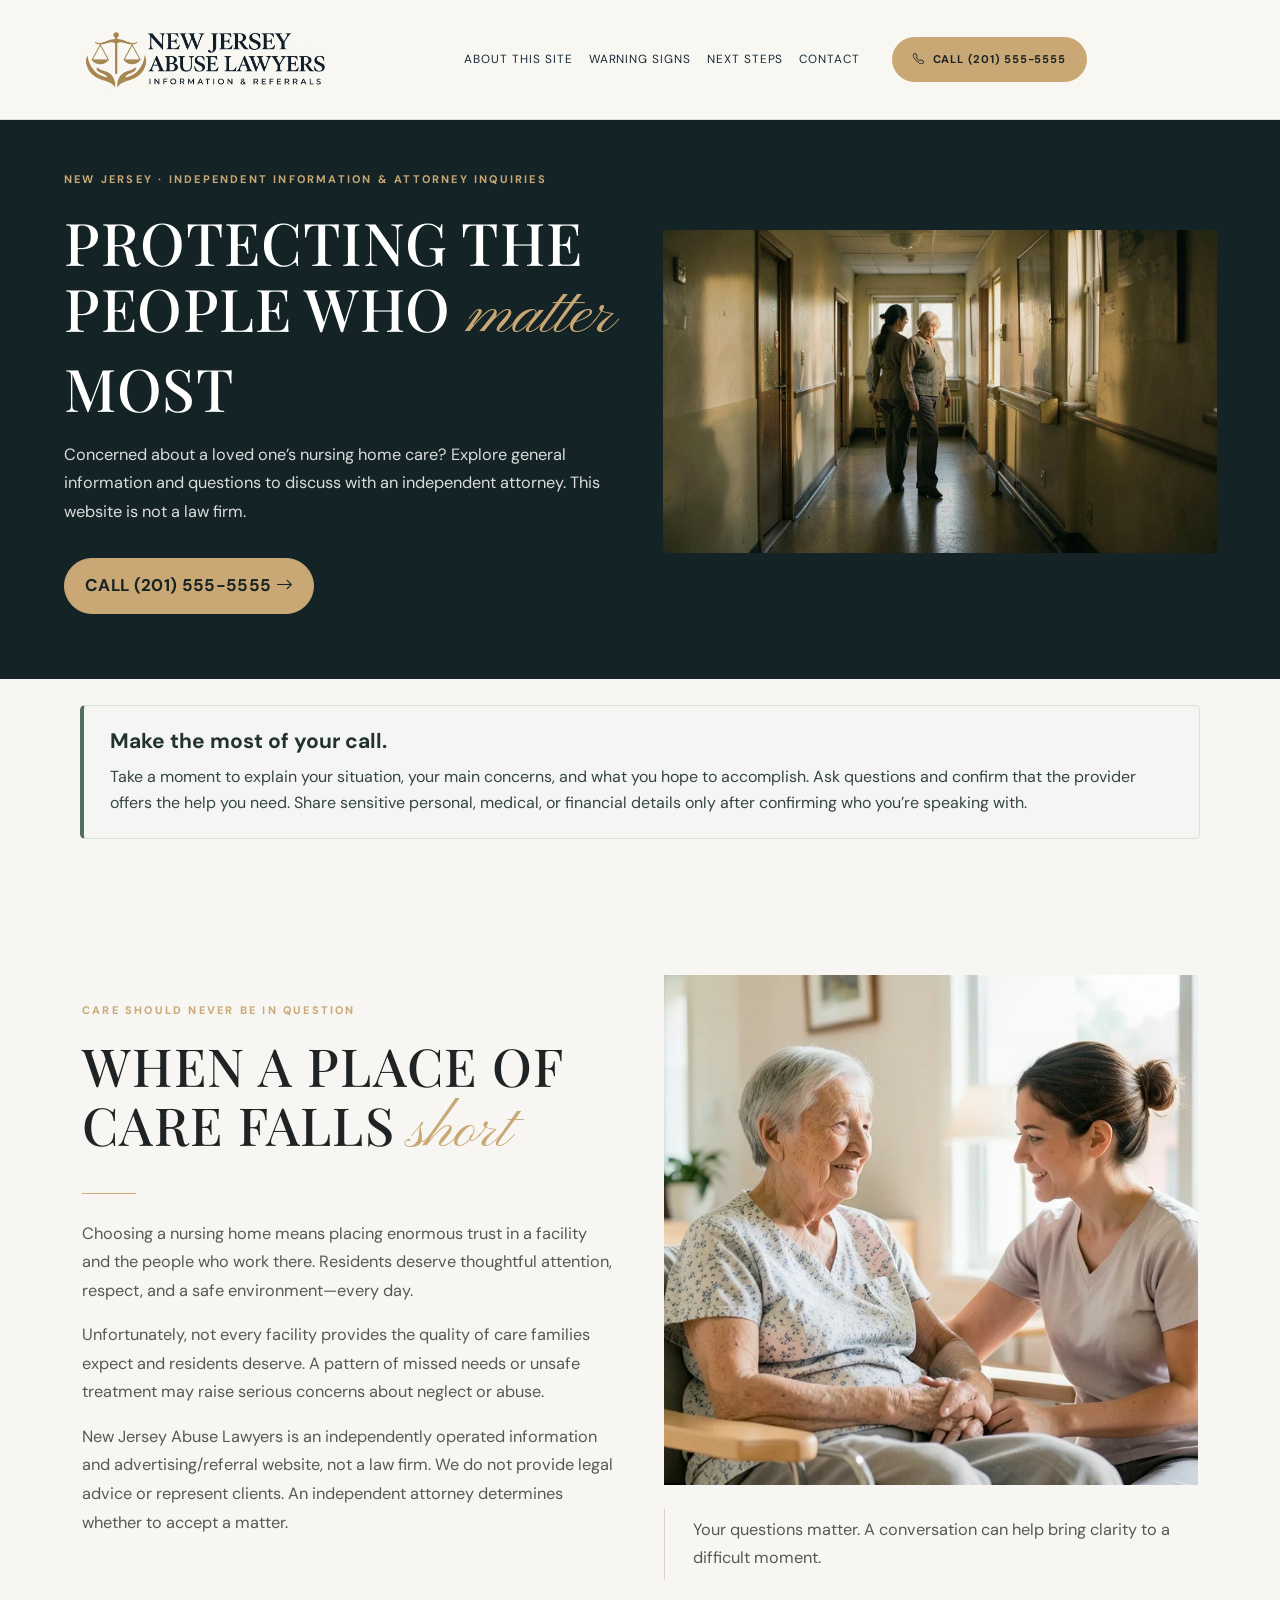
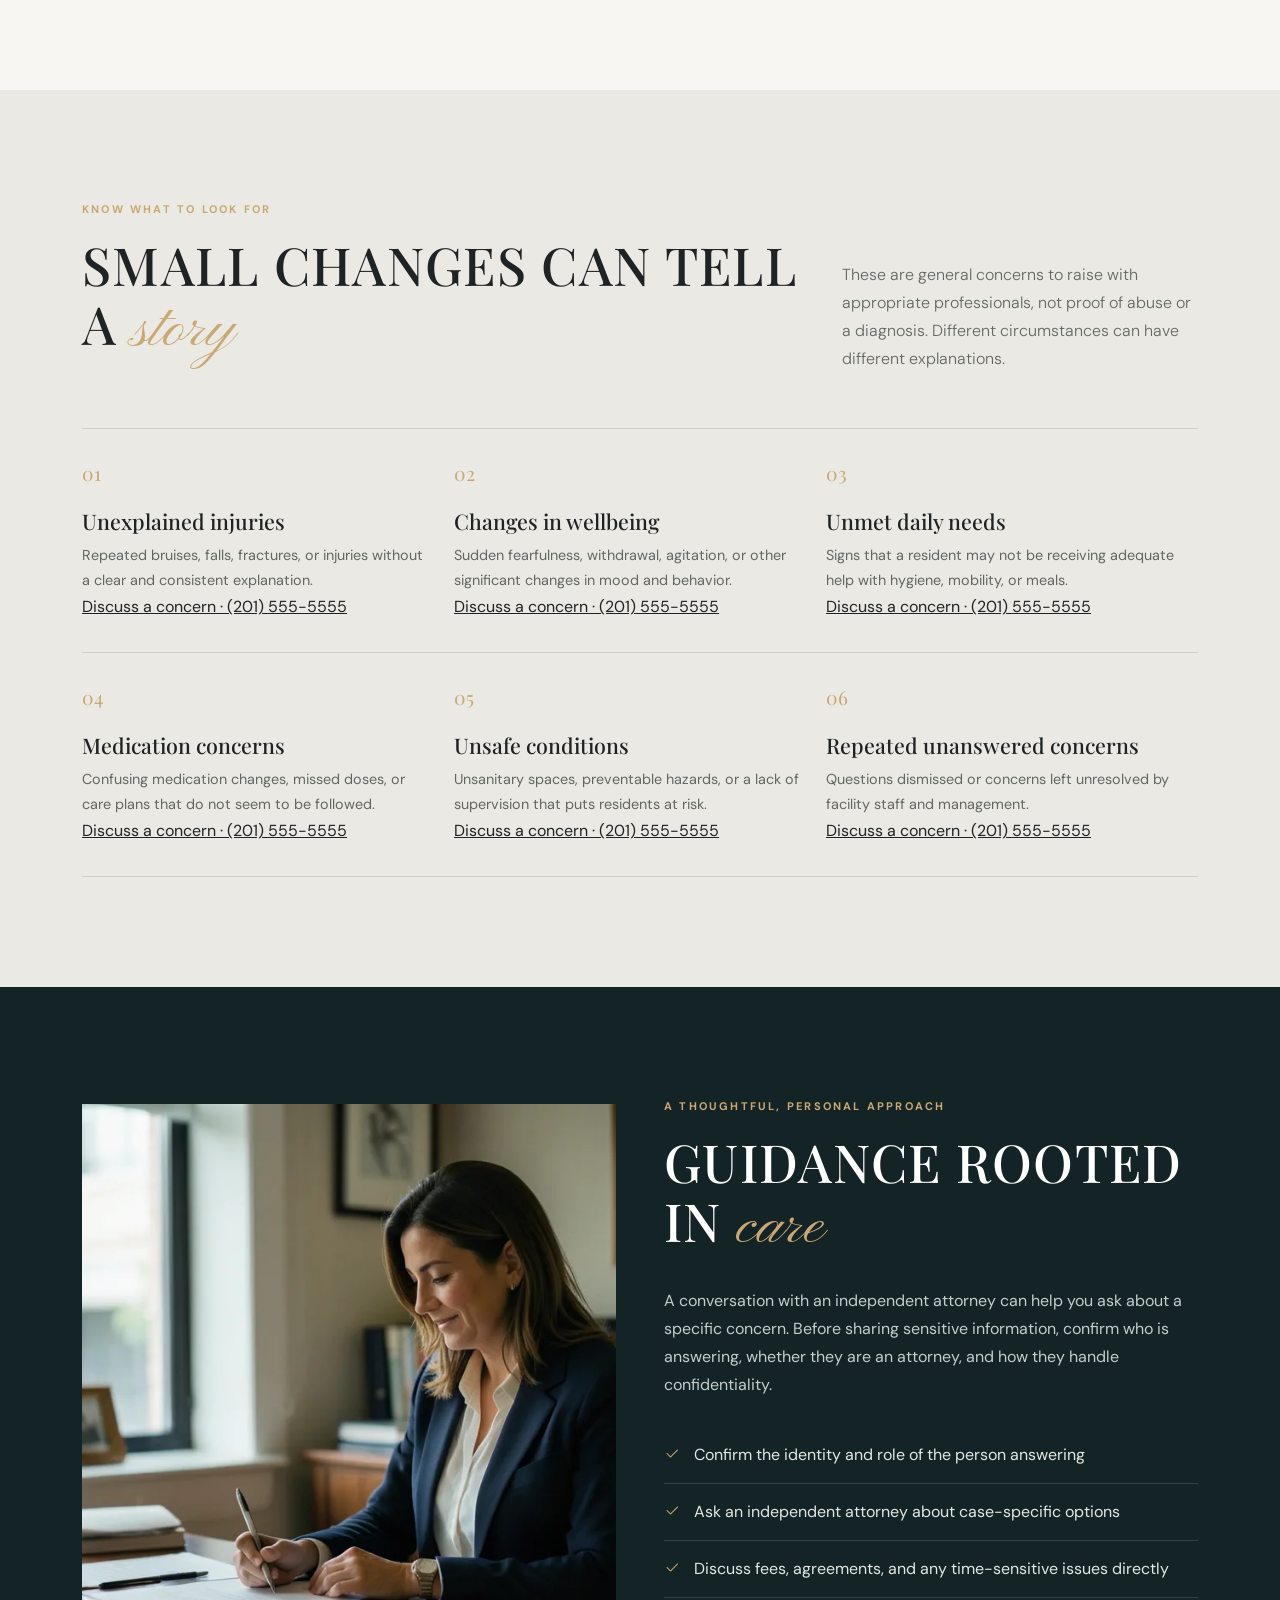
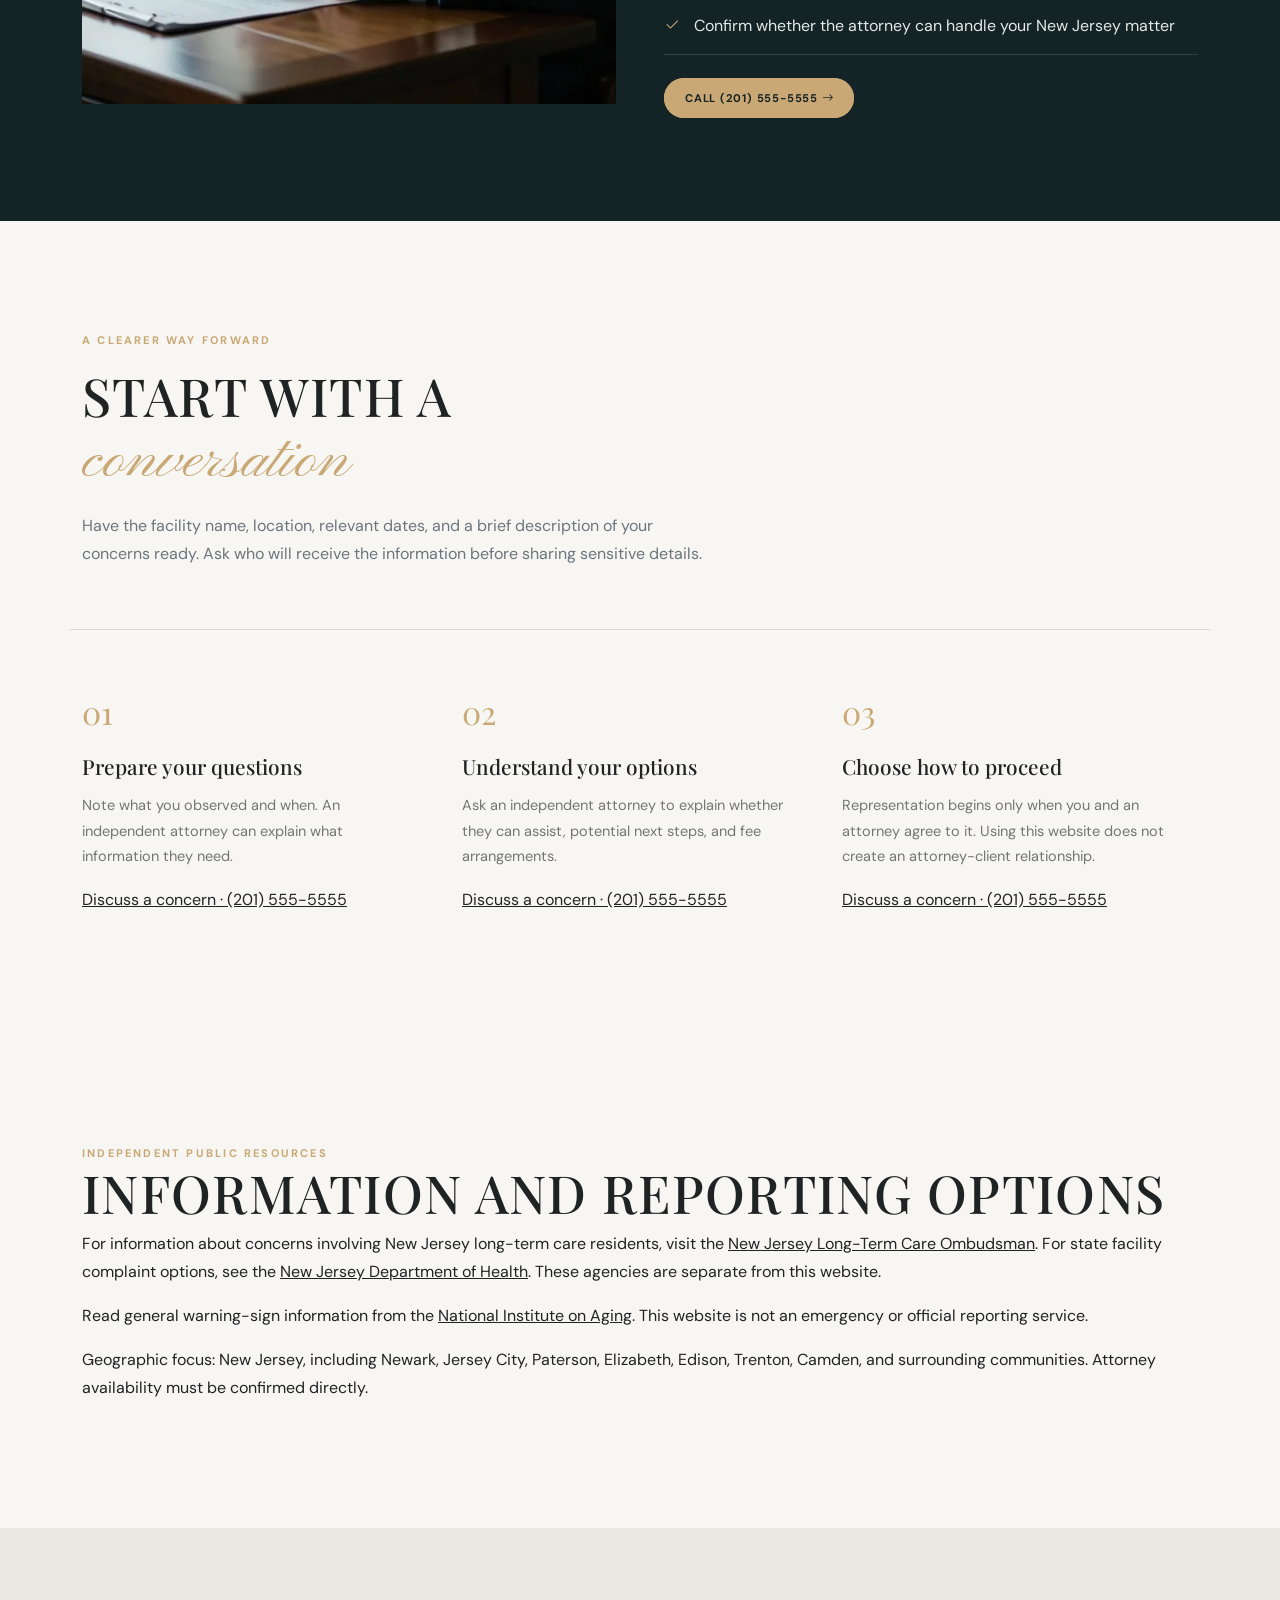
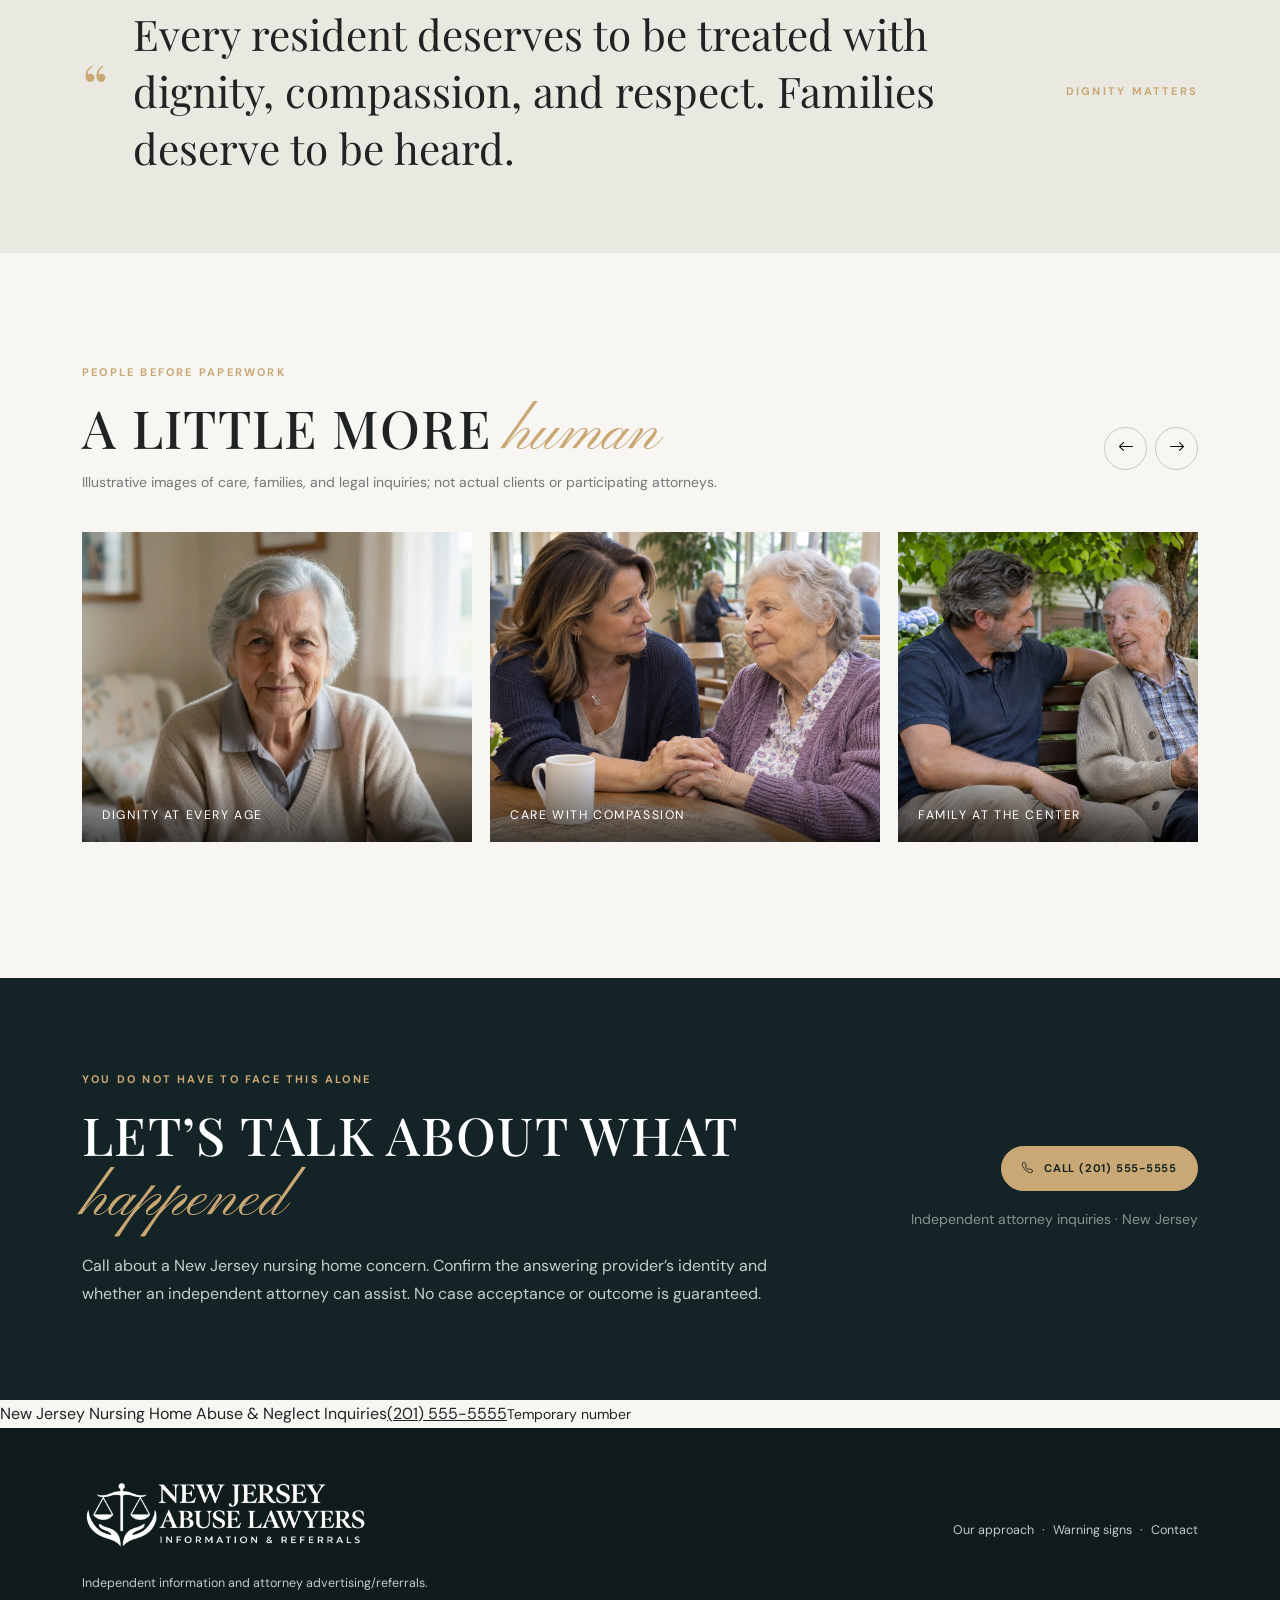
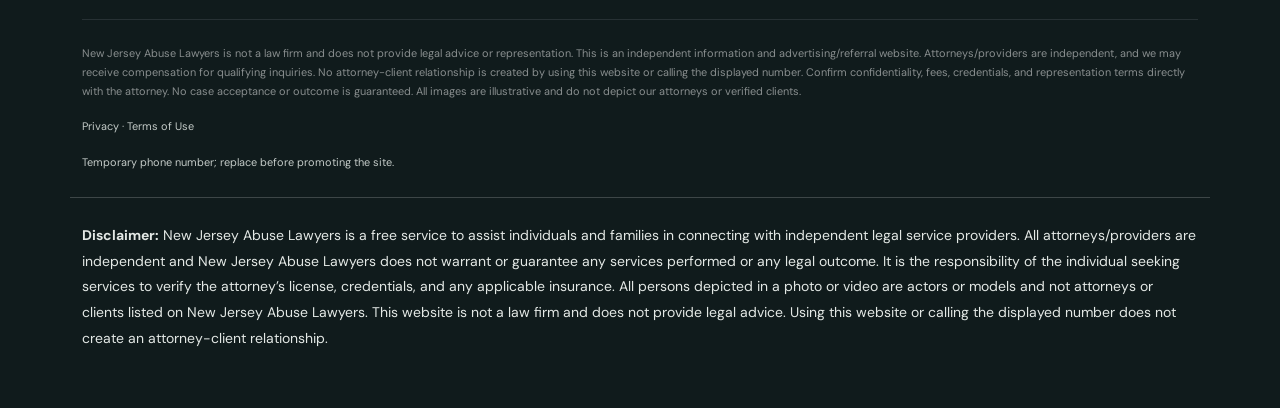
==== commit ba501395: "Add files via upload" ====
--- a/index.html
+++ b/index.html
@@ -17,7 +17,7 @@
 @media(min-width:992px) and (max-width:1199px){.navbar .brand-logo{width:210px}.navbar .nav-link{font-size:11px}.navbar .nav-cta{font-size:12px;padding:10px 12px;margin-left:10px!important}}
 @media(max-width:991px){.navbar .brand-logo{width:225px}.navbar-toggler{margin-left:auto}.navbar .nav-cta{display:inline-flex;justify-content:center;width:100%;margin-top:14px}}@media(max-width:359px){.navbar .brand-logo{width:195px}}
 </style>
-</head>
+<style id="call-preparation-styles">.call-preparation-note{display:block!important;position:relative!important;inset:auto!important;z-index:1;box-sizing:border-box;width:calc(100% - 40px);max-width:1120px;margin:26px auto!important;padding:22px 26px!important;background:#f5f6f3!important;color:#23342f!important;border:1px solid #d7dfd8;border-left:4px solid #526e60;border-radius:5px;text-align:left!important;font-style:normal;letter-spacing:normal!important}.call-preparation-note h2{font-family:inherit!important;font-size:21px!important;font-weight:700!important;line-height:1.3!important;letter-spacing:normal!important;text-transform:none!important;color:#23342f!important;margin:0 0 9px!important;padding:0!important}.call-preparation-note p{font-family:inherit!important;font-size:16px!important;font-weight:400!important;line-height:1.6!important;letter-spacing:normal!important;text-transform:none!important;color:#34463f!important;max-width:none!important;margin:0!important;padding:0!important}@media(max-width:600px){.call-preparation-note{width:calc(100% - 32px);padding:19px 20px!important;margin:20px auto!important}.call-preparation-note h2{font-size:20px!important}}</style></head>
 <body>
   <nav class="navbar navbar-expand-lg" aria-label="Main navigation">
     <div class="container">
@@ -52,7 +52,7 @@
           </div>
         </div>
       </div>
-    </section>
+    </section><aside class="call-preparation-note" aria-labelledby="call-preparation-title"><h2 id="call-preparation-title">Make the most of your call.</h2><p>Take a moment to explain your situation, your main concerns, and what you hope to accomplish. Ask questions and confirm that the provider offers the help you need. Share sensitive personal, medical, or financial details only after confirming who you’re speaking with.</p></aside>
 
     <section class="intro section-pad" id="approach">
       <div class="container">
